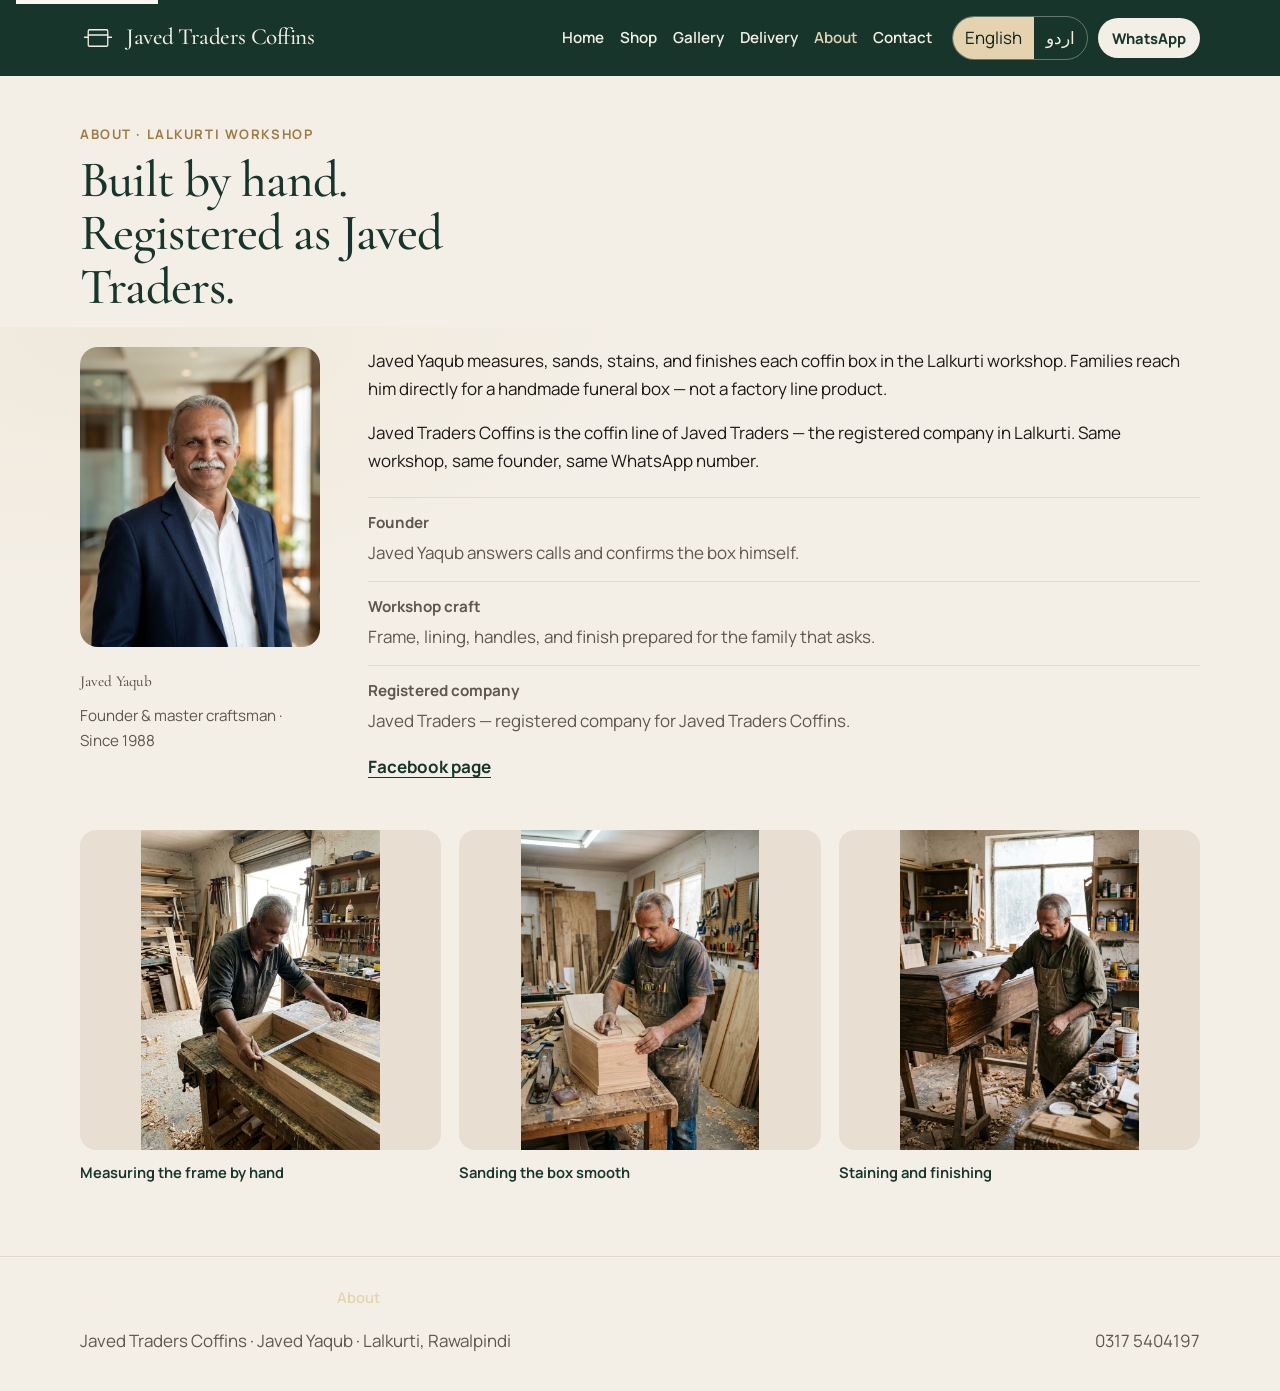
==== about.html @ b97a6edf "Rename brand to Javed Traders Coffins. Update English and Urdu site name across pages, meta, schema," ====
<!DOCTYPE html>
<html lang="en" dir="ltr">
<head>
  <meta charset="utf-8">
  <meta name="viewport" content="width=device-width, initial-scale=1">
  <script>
    try {
      if (localStorage.getItem("jfc-lang") === "ur") {
        document.documentElement.lang = "ur";
        document.documentElement.dir = "rtl";
      }
    } catch (e) {}
  </script>
  <title>About Javed Traders Coffins Lalkurti | Javed Yaqub</title>
  <meta name="description" content="Meet Javed Yaqub of Javed Traders Coffins in Lalkurti, Rawalpindi. Since 1988 he hand-builds coffin boxes and funeral boxes for Pakistan and abroad.">
  <meta name="keywords" content="Javed Traders Lalkurti, Javed Yaqub, taboot maker Rawalpindi, تابوت بنانے والا, handmade coffin workshop, funeral box craftsman Pakistan, جاوید ٹریڈرز لالکورٹی">
  <meta name="robots" content="index, follow">
  <meta name="theme-color" content="#17352b">
  <link rel="canonical" href="https://javedfuneralboxes.vercel.app/about.html">
  <meta property="og:title" content="About Javed Traders Coffins Lalkurti | Javed Yaqub">
  <meta property="og:description" content="Javed Traders Coffins is the coffin workshop of Javed Traders. Founder Javed Yaqub has built coffin boxes by hand in Lalkurti since 1988.">
  <meta property="og:type" content="website">
  <meta property="og:url" content="https://javedfuneralboxes.vercel.app/about.html">
  <meta property="og:image" content="https://javedfuneralboxes.vercel.app/images/people/javed-yaqub.jpg">
  <link rel="icon" href="images/mark.svg" type="image/svg+xml">
  <link rel="preconnect" href="https://fonts.googleapis.com">
  <link rel="preconnect" href="https://fonts.gstatic.com" crossorigin>
  <link href="https://fonts.googleapis.com/css2?family=Cormorant+Garamond:ital,wght@0,500;0,600;0,700;1,500&family=Manrope:wght@400;500;600;700&family=Noto+Naskh+Arabic:wght@400;500;600;700&family=Noto+Nastaliq+Urdu:wght@400;500;600;700&display=swap" rel="stylesheet">
  <link rel="stylesheet" href="css/styles.css">
</head>
<body>
  <a class="skip" href="#main"><span class="t-en">Skip to content</span><span class="t-ur">مواد پر جائیں</span></a>

  <header class="site-header">
    <div class="container header-bar">
      <a class="brand" href="index.html">
        <svg class="mark" viewBox="0 0 48 48" aria-hidden="true">
          <rect x="11" y="13" width="26" height="22" rx="1.5" fill="none" stroke="currentColor" stroke-width="1.7"/>
          <path d="M11 20h26M6 23h5M37 23h5" fill="none" stroke="currentColor" stroke-width="1.7" stroke-linecap="round"/>
        </svg>
        <span class="brand-text">
          <span class="t-en">Javed Traders Coffins</span>
          <span class="t-ur">جاوید ٹریڈرز کوفنز</span>
        </span>
      </a>
      <nav class="site-nav" id="site-nav" aria-label="Primary">
        <a href="index.html"><span class="t-en">Home</span><span class="t-ur">ہوم</span></a>
        <a href="shop.html"><span class="t-en">Shop</span><span class="t-ur">دکان</span></a>
        <a href="gallery.html"><span class="t-en">Gallery</span><span class="t-ur">گیلری</span></a>
        <a href="delivery.html"><span class="t-en">Delivery</span><span class="t-ur">ڈیلیوری</span></a>
        <a href="about.html" aria-current="page"><span class="t-en">About</span><span class="t-ur">تعارف</span></a>
        <a href="contact.html"><span class="t-en">Contact</span><span class="t-ur">رابطہ</span></a>
      </nav>
      <div class="header-tools">
        <div class="lang" role="group" aria-label="Language">
          <button type="button" data-set-lang="en" aria-pressed="true">English</button>
          <button type="button" data-set-lang="ur" aria-pressed="false">اردو</button>
        </div>
        <a class="header-wa js-wa" href="https://wa.me/923175404197" target="_blank" rel="noopener">
          <span class="t-en">WhatsApp</span><span class="t-ur">واٹس ایپ</span>
        </a>
        <button class="nav-toggle" type="button" aria-expanded="false" aria-controls="site-nav">
          <span class="open-label t-en">Menu</span><span class="open-label t-ur">مینو</span>
          <span class="close-label t-en">Close</span><span class="close-label t-ur">بند</span>
        </button>
      </div>
    </div>
  </header>

  <main id="main">
    <section class="page-hero">
      <div class="container">
        <p class="eyebrow"><span class="t-en">About · Lalkurti workshop</span><span class="t-ur">تعارف · لالکورٹی ورکشاپ</span></p>
        <h1 class="display page-title">
          <span class="t-en">Built by hand. Registered as Javed Traders.</span>
          <span class="t-ur">ہاتھ سے تیار۔ رجسٹرڈ نام جاوید ٹریڈرز۔</span>
        </h1>
      </div>
    </section>

    <section class="section section-about section-tight">
      <div class="container">
        <div class="about-intro">
          <figure class="about-portrait">
            <img src="images/people/javed-yaqub.jpg" alt="Javed Yaqub, founder of Javed Traders and Javed Traders Coffins" width="640" height="800" loading="eager">
            <figcaption>
              <strong><span class="t-en">Javed Yaqub</span><span class="t-ur">جاوید یعقوب</span></strong>
              <span><span class="t-en">Founder &amp; master craftsman · Since 1988</span><span class="t-ur">بانی اور ماہر کاریگر · ۱۹۸۸ سے</span></span>
            </figcaption>
          </figure>

          <div class="about-copy">
            <div class="prose">
              <p>
                <span class="t-en">Javed Yaqub measures, sands, stains, and finishes each coffin box in the Lalkurti workshop. Families reach him directly for a handmade funeral box — not a factory line product.</span>
                <span class="t-ur">جاوید یعقوب لالکورٹی ورکشاپ میں ہر کوفن باکس ناپتے، صاف کرتے، رنگ اور فنش کرتے ہیں۔ گھرانے ہاتھ سے تیار فنرل باکس کے لیے براہ راست ان سے رابطہ کرتے ہیں — فیکٹری لائن نہیں۔</span>
              </p>
              <p>
                <span class="t-en">Javed Traders Coffins is the coffin line of Javed Traders — the registered company in Lalkurti. Same workshop, same founder, same WhatsApp number.</span>
                <span class="t-ur">جاوید ٹریڈرز کوفنز، جاوید ٹریڈرز کی کوفن لائن ہے — لالکورٹی کی رجسٹرڈ کمپنی۔ ایک ہی ورکشاپ، ایک ہی بانی، ایک ہی واٹس ایپ نمبر۔</span>
              </p>
            </div>
            <ul class="about-points">
              <li>
                <strong><span class="t-en">Founder</span><span class="t-ur">بانی</span></strong>
                <span><span class="t-en">Javed Yaqub answers calls and confirms the box himself.</span><span class="t-ur">جاوید یعقوب کال اٹھاتے ہیں اور باکس خود تصدیق کرتے ہیں۔</span></span>
              </li>
              <li>
                <strong><span class="t-en">Workshop craft</span><span class="t-ur">ورکشاپ کاریگری</span></strong>
                <span><span class="t-en">Frame, lining, handles, and finish prepared for the family that asks.</span><span class="t-ur">فریم، استر، ہینڈل، اور فنش اسی خاندان کے لیے جو مانگے۔</span></span>
              </li>
              <li>
                <strong><span class="t-en">Registered company</span><span class="t-ur">رجسٹرڈ کمپنی</span></strong>
                <span><span class="t-en">Javed Traders — registered company for Javed Traders Coffins.</span><span class="t-ur">جاوید ٹریڈرز — جاوید ٹریڈرز کوفنز کی رجسٹرڈ کمپنی۔</span></span>
              </li>
            </ul>
            <a class="text-link" href="https://www.facebook.com/javed.yaqub.31" target="_blank" rel="noopener">
              <span class="t-en">Facebook page</span>
              <span class="t-ur">فیس بک صفحہ</span>
            </a>
          </div>
        </div>

        <div class="workshop-strip" aria-label="Workshop">
          <figure>
            <img src="images/workshop/measuring.jpg" alt="Javed Yaqub measuring a wooden coffin frame in the Lalkurti workshop" width="800" height="1000" loading="lazy">
            <figcaption>
              <span class="t-en">Measuring the frame by hand</span>
              <span class="t-ur">فریم ہاتھ سے ناپنا</span>
            </figcaption>
          </figure>
          <figure>
            <img src="images/workshop/sanding.jpg" alt="Javed Yaqub sanding a handmade coffin box" width="800" height="1000" loading="lazy">
            <figcaption>
              <span class="t-en">Sanding the box smooth</span>
              <span class="t-ur">باکس کو صاف کرنا</span>
            </figcaption>
          </figure>
          <figure>
            <img src="images/workshop/staining.jpg" alt="Javed Yaqub staining a finished coffin box" width="800" height="1000" loading="lazy">
            <figcaption>
              <span class="t-en">Staining and finishing</span>
              <span class="t-ur">رنگ اور فنش</span>
            </figcaption>
          </figure>
        </div>
      </div>
    </section>
  </main>

  <footer class="site-footer">
    <div class="container">
      <nav class="footer-nav" aria-label="Footer">
        <a href="index.html"><span class="t-en">Home</span><span class="t-ur">ہوم</span></a>
        <a href="shop.html"><span class="t-en">Shop</span><span class="t-ur">دکان</span></a>
        <a href="gallery.html"><span class="t-en">Gallery</span><span class="t-ur">گیلری</span></a>
        <a href="delivery.html"><span class="t-en">Delivery</span><span class="t-ur">ڈیلیوری</span></a>
        <a href="about.html" aria-current="page"><span class="t-en">About</span><span class="t-ur">تعارف</span></a>
        <a href="contact.html"><span class="t-en">Contact</span><span class="t-ur">رابطہ</span></a>
      </nav>
      <div class="footer-bar">
        <p>
          <span class="t-en">Javed Traders Coffins · Javed Yaqub · Lalkurti, Rawalpindi</span>
          <span class="t-ur">جاوید ٹریڈرز کوفنز · جاوید یعقوب · لالکورٹی، راولپنڈی</span>
        </p>
        <p class="ltr">0317 5404197</p>
      </div>
    </div>
  </footer>

  <div class="dock">
    <a href="tel:+923175404197"><span class="t-en">Call</span><span class="t-ur">کال</span></a>
    <a class="js-wa" href="https://wa.me/923175404197" target="_blank" rel="noopener"><span class="t-en">WhatsApp</span><span class="t-ur">واٹس ایپ</span></a>
  </div>

  <script src="js/site.js"></script>
  <script src="js/page.js"></script>
</body>
</html>
---- css/styles.css ----
:root {
  --green: #17352b;
  --green-deep: #10241d;
  --cream: #f4efe6;
  --paper: #fbf8f3;
  --line: #e3d9cc;
  --brass: #9c7b45;
  --brass-soft: #e4d3ae;
  --ink: #1c1916;
  --muted: #5e574e;
  --header: 76px;
  --shadow: 0 24px 50px rgba(23, 53, 43, 0.08);
}

*,
*::before,
*::after {
  box-sizing: border-box;
}

html {
  scroll-behavior: smooth;
}

body {
  margin: 0;
  background: var(--cream);
  color: var(--ink);
  font-family: "Manrope", "Segoe UI", sans-serif;
  font-size: 1.0625rem;
  line-height: 1.65;
}

html[lang="ur"] body {
  font-family: "Noto Naskh Arabic", "Noto Nastaliq Urdu", serif;
  font-size: 1.125rem;
  line-height: 1.9;
}

img,
svg {
  display: block;
  max-width: 100%;
}

a {
  color: inherit;
}

button,
input,
textarea {
  font: inherit;
  color: inherit;
}

h1, h2, h3, p {
  margin: 0;
}

h1,
.display,
.brand-text,
.step-no {
  font-family: "Cormorant Garamond", Georgia, serif;
  font-weight: 500;
  letter-spacing: -0.02em;
}

html[lang="ur"] h1,
html[lang="ur"] .display {
  font-family: "Noto Nastaliq Urdu", "Noto Naskh Arabic", serif;
  letter-spacing: 0;
  line-height: 2.15;
  padding-top: 0.35em;
}

html[lang="ur"] .brand-text {
  font-family: "Noto Naskh Arabic", serif;
  letter-spacing: 0;
  line-height: 1.7;
  padding-block: 0.1em;
}

.t-ur { display: none; }
html[lang="ur"] .t-en { display: none; }
html[lang="ur"] .t-ur { display: inline; }

.ltr {
  direction: ltr;
  unicode-bidi: isolate;
}

.skip {
  position: absolute;
  inset-inline-start: 16px;
  top: -40px;
  background: var(--paper);
  color: var(--green);
  padding: 8px 12px;
  z-index: 80;
}

.skip:focus {
  top: 12px;
}

.container {
  width: min(1120px, calc(100% - 32px));
  margin-inline: auto;
}

.site-header {
  position: sticky;
  top: 0;
  z-index: 30;
  background: var(--green);
  color: var(--cream);
}

.header-bar {
  min-height: var(--header);
  display: flex;
  align-items: center;
  gap: 20px;
}

.brand {
  display: flex;
  align-items: center;
  gap: 10px;
  text-decoration: none;
  color: var(--cream);
  margin-inline-end: auto;
}

.mark {
  width: 36px;
  height: 36px;
  flex: none;
}

.brand-text {
  font-size: 1.35rem;
  line-height: 1;
  max-width: 11rem;
}

.site-nav {
  display: none;
  gap: 16px;
}

.site-nav a {
  color: var(--cream);
  text-decoration: none;
  font-size: 0.95rem;
  font-weight: 600;
}

.site-nav a:hover {
  color: var(--brass-soft);
}

.header-tools {
  display: flex;
  align-items: center;
  gap: 10px;
}

.lang {
  display: flex;
  border: 1px solid rgba(244, 239, 230, 0.35);
  border-radius: 999px;
  overflow: hidden;
}

.lang button {
  background: transparent;
  color: var(--cream);
  border: 0;
  padding: 7px 12px;
  cursor: pointer;
}

.lang button[aria-pressed="true"] {
  background: var(--brass-soft);
  color: var(--green-deep);
}

.header-wa,
.nav-toggle {
  display: none;
}

.nav-toggle {
  background: transparent;
  color: var(--cream);
  border: 1px solid rgba(244, 239, 230, 0.35);
  border-radius: 999px;
  padding: 7px 14px;
  cursor: pointer;
}

.close-label,
html[lang="ur"] .close-label.t-ur { display: none; }

body.nav-open .open-label,
html[lang="ur"] body.nav-open .open-label.t-ur { display: none; }

body.nav-open .close-label.t-en { display: inline; }

html[lang="ur"] body.nav-open .close-label.t-en { display: none; }
html[lang="ur"] body.nav-open .close-label.t-ur { display: inline; }

.hero {
  padding: 0;
}

.hero-stage {
  position: relative;
  display: grid;
  grid-template-columns: 1fr;
  min-height: min(78vh, 720px);
  background: var(--green-deep);
  overflow: hidden;
}

.hero-copy {
  position: relative;
  z-index: 2;
  padding: clamp(36px, 6vw, 80px) clamp(20px, 4vw, 64px);
  background:
    radial-gradient(ellipse at 15% 20%, rgba(156, 123, 69, 0.16), transparent 42%),
    linear-gradient(160deg, #1a3d32 0%, var(--green-deep) 55%, #0c1c16 100%);
  display: flex;
  flex-direction: column;
  justify-content: center;
}

.hero-kicker {
  color: var(--brass-soft);
}

.hero h1 {
  color: #fff;
}

.hero-lede {
  color: #f4efe6;
  font-weight: 500;
  max-width: 36rem;
  opacity: 1;
}

.hero .btn-on-dark,
.btn.btn-on-dark {
  background: var(--cream);
  color: var(--green);
}

.hero .btn-on-dark:hover,
.btn.btn-on-dark:hover {
  background: #fff;
  color: var(--green-deep);
}

.hero .btn-ghost,
.btn.btn-ghost {
  background: rgba(255, 255, 255, 0.08);
  color: #fff;
  border-color: rgba(255, 255, 255, 0.75);
}

.hero .btn-ghost:hover,
.btn.btn-ghost:hover {
  background: rgba(255, 255, 255, 0.16);
  border-color: #fff;
}

.hero-media {
  position: relative;
  z-index: 1;
  background: #ebe4d8;
  display: flex;
  align-items: center;
  justify-content: center;
  padding: 0;
  min-height: 280px;
  overflow: hidden;
}

.hero-media img {
  width: 100%;
  height: 100%;
  min-height: 280px;
  max-width: none;
  max-height: none;
  object-fit: cover;
  object-position: center 58%;
  display: block;
}

/* Soft split fade between green copy and cream image */
.hero-media::before {
  content: "";
  position: absolute;
  inset-block: 0;
  inset-inline-start: 0;
  width: clamp(48px, 8vw, 110px);
  pointer-events: none;
  z-index: 2;
  background: linear-gradient(
    90deg,
    rgba(12, 28, 22, 0.55) 0%,
    rgba(12, 28, 22, 0.18) 45%,
    transparent 100%
  );
  filter: blur(10px);
}

.hero-trust {
  background: var(--paper);
  border-bottom: 1px solid var(--line);
}

.hero-trust-inner {
  display: grid;
  gap: 20px;
  padding: 18px 0;
}

.hero-founder {
  display: grid;
  grid-template-columns: 56px 1fr;
  gap: 12px;
  align-items: center;
}

.hero-founder img {
  width: 56px;
  height: 70px;
  object-fit: cover;
  object-position: center top;
  border-radius: 10px;
  background: #e8dfd2;
}

.hero-trust-label {
  display: block;
  color: var(--brass);
  font-size: 0.78rem;
  font-weight: 700;
  letter-spacing: 0.1em;
  text-transform: uppercase;
}

html[lang="ur"] .hero-trust-label {
  letter-spacing: 0;
  text-transform: none;
  font-size: 0.95rem;
}

.hero-trust-name {
  margin-top: 2px;
  font-family: "Cormorant Garamond", Georgia, serif;
  font-size: 1.35rem;
  color: var(--green);
  line-height: 1.15;
}

html[lang="ur"] .hero-trust-name {
  font-family: "Noto Nastaliq Urdu", serif;
  line-height: 1.8;
}

.hero-trust-items {
  display: grid;
  gap: 14px;
}

.hero-trust-items strong {
  display: block;
  margin-top: 2px;
  color: var(--green);
  font-weight: 700;
}

.hero-trust-items a {
  color: inherit;
  text-decoration: none;
}

.hero-trust-items a:hover {
  color: var(--brass);
}

.hero-grid {
  display: grid;
  gap: 36px;
}

.kicker,
.eyebrow,
.panel-kicker,
.since-line {
  color: var(--brass);
  font-weight: 700;
  font-size: 0.82rem;
  letter-spacing: 0.12em;
  text-transform: uppercase;
}

html[lang="ur"] .kicker,
html[lang="ur"] .eyebrow,
html[lang="ur"] .panel-kicker,
html[lang="ur"] .since-line {
  letter-spacing: 0;
  text-transform: none;
  font-size: 1rem;
  font-weight: 600;
}

.eyebrow-light,
.band .kicker {
  color: var(--brass-soft);
}

h1 {
  margin-top: 12px;
  font-size: clamp(3.1rem, 8vw, 5.5rem);
  line-height: 0.92;
  color: var(--green);
}

html[lang="ur"] h1 {
  font-size: clamp(2.3rem, 6vw, 3.8rem);
}

.lede {
  margin-top: 18px;
  max-width: 38rem;
  color: var(--muted);
  font-size: 1.15rem;
}

.hero-actions {
  display: flex;
  flex-wrap: wrap;
  gap: 12px;
  margin-top: 28px;
}

.btn {
  display: inline-flex;
  align-items: center;
  justify-content: center;
  min-height: 52px;
  padding: 0 22px;
  border-radius: 999px;
  text-decoration: none;
  font-weight: 700;
  border: 1px solid transparent;
  cursor: pointer;
}

.btn-solid {
  background: var(--green);
  color: var(--cream);
}

.btn-solid:hover {
  background: var(--green-deep);
}

.btn-line {
  background: transparent;
  color: var(--green);
  border-color: var(--green);
}

.btn-line:hover {
  background: rgba(23, 53, 43, 0.06);
}

.btn-block {
  width: 100%;
}

.panel {
  background: var(--green);
  color: var(--cream);
  padding: 28px 26px 24px;
  border-radius: 18px;
  box-shadow: var(--shadow);
}

.panel-list {
  margin: 18px 0 0;
}

.panel-list div {
  display: grid;
  grid-template-columns: 9.5rem 1fr;
  gap: 12px;
  padding: 12px 0;
  border-top: 1px solid rgba(244, 239, 230, 0.16);
}

.panel-list dt {
  color: var(--brass-soft);
  font-size: 0.92rem;
}

.panel-list dd {
  margin: 0;
  font-weight: 650;
}

.panel-list a {
  color: var(--cream);
  text-decoration: none;
}

.panel-list a:hover {
  color: var(--brass-soft);
}

.panel-note {
  margin-top: 8px;
  color: rgba(244, 239, 230, 0.82);
}

.facts {
  padding-bottom: 10px;
}

.facts-grid {
  display: grid;
  border-top: 1px solid var(--line);
  border-bottom: 1px solid var(--line);
}

.facts-grid article {
  padding: 22px 0;
  border-bottom: 1px solid var(--line);
}

.facts-grid article:last-child {
  border-bottom: 0;
}

.facts-grid h2 {
  font-family: "Cormorant Garamond", Georgia, serif;
  font-size: 1.7rem;
  font-weight: 500;
  color: var(--green);
  line-height: 1.1;
}

html[lang="ur"] .facts-grid h2,
html[lang="ur"] .steps h3,
html[lang="ur"] .band h3,
html[lang="ur"] .card h3 {
  font-family: "Noto Nastaliq Urdu", serif;
  line-height: 2;
  padding-top: 0.25em;
}

.facts-grid p {
  margin-top: 6px;
  color: var(--muted);
}

.section {
  padding: 72px 0;
}

.section-tight {
  padding-top: 20px;
}

.display {
  margin-top: 8px;
  font-size: clamp(2.3rem, 4vw, 3.6rem);
  line-height: 1.05;
  color: var(--green);
  max-width: 16ch;
}

html[lang="ur"] .display {
  max-width: 18ch;
  font-size: clamp(2rem, 4vw, 3rem);
}

.split {
  display: grid;
  gap: 28px;
}

.prose p + p,
.prose ul {
  margin-top: 16px;
}

.plain-list {
  margin: 0;
  padding: 0;
  list-style: none;
}

.plain-list li {
  padding: 10px 0;
  border-top: 1px solid var(--line);
}

.text-link {
  display: inline-block;
  margin-top: 18px;
  color: var(--green);
  font-weight: 700;
  text-underline-offset: 4px;
}

.steps {
  list-style: none;
  margin: 36px 0 0;
  padding: 0;
  display: grid;
  gap: 28px;
}

.step-no {
  display: block;
  color: var(--brass);
  font-size: 2.4rem;
  line-height: 1;
}

.steps h3 {
  margin-top: 8px;
  font-size: 1.45rem;
  font-family: "Cormorant Garamond", Georgia, serif;
  font-weight: 500;
  color: var(--green);
}

.steps p {
  margin-top: 8px;
  color: var(--muted);
  max-width: 36ch;
}

.band {
  background: var(--green);
  color: var(--cream);
  padding: 72px 0;
}

.display-light {
  color: var(--cream);
}

.band-lede {
  max-width: 40rem;
  margin-top: 16px;
  color: rgba(244, 239, 230, 0.86);
}

.band-grid {
  margin-top: 36px;
  display: grid;
  gap: 22px;
}

.band-grid article {
  padding-top: 16px;
  border-top: 1px solid rgba(244, 239, 230, 0.2);
}

.band h3 {
  font-family: "Cormorant Garamond", Georgia, serif;
  font-size: 1.8rem;
  font-weight: 500;
}

.band p {
  margin-top: 6px;
  color: rgba(244, 239, 230, 0.82);
}

.since-line {
  margin-top: 14px;
}

.panel-person {
  display: grid;
  grid-template-columns: 72px 1fr;
  gap: 14px;
  align-items: center;
  margin-bottom: 18px;
}

.panel-person img {
  width: 72px;
  height: 90px;
  object-fit: cover;
  object-position: center top;
  border-radius: 12px;
  background: rgba(244, 239, 230, 0.12);
}

.panel-person-name {
  margin-top: 4px;
  font-family: "Cormorant Garamond", Georgia, serif;
  font-size: 1.45rem;
  font-weight: 500;
  color: var(--cream);
  line-height: 1.15;
}

html[lang="ur"] .panel-person-name {
  font-family: "Noto Nastaliq Urdu", serif;
  line-height: 1.8;
  margin-top: 0.2em;
}

.section-about {
  background:
    radial-gradient(ellipse 70% 50% at 10% 0%, rgba(183, 146, 90, 0.08), transparent 55%),
    var(--cream);
}

.about-intro {
  display: grid;
  gap: 28px;
  align-items: start;
}

.about-portrait {
  margin: 0;
  width: min(220px, 58vw);
  max-width: 220px;
}

.about-portrait img {
  width: 100%;
  height: 260px;
  max-height: 260px;
  object-fit: cover;
  object-position: center top;
  border-radius: 18px;
  display: block;
  background: #ebe4d8;
}

.about-portrait figcaption {
  display: grid;
  gap: 4px;
  margin-top: 12px;
}

.about-portrait figcaption strong {
  font-family: "Cormorant Garamond", Georgia, serif;
  font-size: 1.5rem;
  font-weight: 500;
  color: var(--green);
}

html[lang="ur"] .about-portrait figcaption strong {
  font-family: "Noto Nastaliq Urdu", serif;
  line-height: 1.85;
}

.about-portrait figcaption span {
  color: var(--muted);
  font-size: 0.95rem;
}

.about-points {
  list-style: none;
  margin: 22px 0 0;
  padding: 0;
  display: grid;
  gap: 14px;
}

.about-points li {
  display: grid;
  gap: 4px;
  padding-top: 12px;
  border-top: 1px solid var(--line);
}

.about-points strong {
  color: var(--green);
  font-size: 0.95rem;
}

.about-points span {
  color: var(--muted);
}

.workshop-strip {
  margin-top: 40px;
  display: grid;
  gap: 14px;
  grid-template-columns: 1fr;
}

.workshop-strip figure {
  margin: 0;
  min-width: 0;
}

.workshop-strip img {
  width: 100%;
  height: auto;
  aspect-ratio: 3 / 4;
  max-height: 340px;
  object-fit: contain;
  object-position: center;
  border-radius: 16px;
  display: block;
  background: #e8dfd2;
}

.workshop-strip figcaption {
  margin-top: 10px;
  font-size: 0.92rem;
  font-weight: 650;
  color: var(--green);
}

html[lang="ur"] .workshop-strip figcaption {
  font-family: "Noto Nastaliq Urdu", serif;
  line-height: 1.85;
}

.contact-person {
  display: grid;
  grid-template-columns: 88px 1fr;
  gap: 16px;
  align-items: start;
  margin-top: 22px;
  padding: 14px;
  border: 1px solid var(--line);
  border-radius: 16px;
  background: var(--paper);
}

.contact-person img {
  width: 88px;
  height: 110px;
  object-fit: cover;
  object-position: center top;
  border-radius: 12px;
  background: #ebe4d8;
}

.contact-person-role {
  color: var(--brass);
  font-size: 0.78rem;
  font-weight: 750;
  letter-spacing: 0.08em;
  text-transform: uppercase;
}

html[lang="ur"] .contact-person-role {
  letter-spacing: 0;
  text-transform: none;
  font-family: "Noto Nastaliq Urdu", serif;
  font-size: 0.95rem;
  line-height: 1.7;
}

.contact-person strong {
  display: block;
  margin-top: 4px;
  font-family: "Cormorant Garamond", Georgia, serif;
  font-size: 1.55rem;
  font-weight: 500;
  color: var(--green);
}

html[lang="ur"] .contact-person strong {
  font-family: "Noto Nastaliq Urdu", serif;
  line-height: 1.85;
}

.contact-grid {
  display: grid;
  gap: 32px;
}

.address {
  display: grid;
  gap: 6px;
  margin-top: 22px;
  font-style: normal;
}

.address a {
  color: var(--green);
  text-decoration: none;
  font-weight: 650;
}

.address a:hover {
  text-decoration: underline;
}

.card {
  background: var(--paper);
  border: 1px solid var(--line);
  border-radius: 18px;
  padding: 22px;
  box-shadow: var(--shadow);
  display: grid;
  gap: 14px;
}

.card h3 {
  font-family: "Cormorant Garamond", Georgia, serif;
  font-size: 1.8rem;
  font-weight: 500;
  color: var(--green);
  line-height: 1.15;
}

.card label {
  display: grid;
  gap: 6px;
  font-weight: 650;
  font-size: 0.95rem;
}

.card input,
.card textarea {
  width: 100%;
  border: 1px solid var(--line);
  background: var(--cream);
  border-radius: 12px;
  padding: 14px 16px;
  font-size: 1rem;
}

.card input:focus,
.card textarea:focus,
.btn:focus-visible,
.lang button:focus-visible,
.nav-toggle:focus-visible,
.site-nav a:focus-visible,
.header-wa:focus-visible {
  outline: 2px solid var(--brass);
  outline-offset: 2px;
}

.form-error {
  color: #8d2f22;
  font-weight: 700;
}

.form-hint {
  color: var(--muted);
  font-size: 0.92rem;
}

.site-footer {
  padding: 28px 0 108px;
  color: var(--muted);
  border-top: 1px solid var(--line);
}

.footer-nav {
  display: flex;
  flex-wrap: wrap;
  gap: 10px 18px;
  margin-bottom: 18px;
}

.footer-nav a {
  color: rgba(244, 239, 230, 0.82);
  text-decoration: none;
  font-size: 0.92rem;
  font-weight: 600;
}

.footer-nav a:hover,
.footer-nav a[aria-current="page"] {
  color: var(--brass-soft);
}

.footer-bar {
  display: flex;
  flex-wrap: wrap;
  justify-content: space-between;
  gap: 8px 24px;
}

.dock {
  position: fixed;
  inset-inline: 0;
  bottom: 0;
  z-index: 40;
  display: grid;
  grid-template-columns: 1fr 1fr;
  background: var(--green-deep);
  padding-bottom: env(safe-area-inset-bottom);
}

.dock a {
  color: var(--cream);
  text-align: center;
  text-decoration: none;
  font-weight: 700;
  padding: 16px 8px;
}

.dock a + a {
  border-inline-start: 1px solid rgba(244, 239, 230, 0.18);
  background: var(--green);
}

::selection {
  background: var(--brass-soft);
  color: var(--green-deep);
}

@media (min-width: 800px) {
  .facts-grid {
    grid-template-columns: repeat(4, 1fr);
  }

  .facts-grid article {
    padding: 26px 18px;
    border-bottom: 0;
    border-inline-start: 1px solid var(--line);
  }

  .facts-grid article:first-child {
    border-inline-start: 0;
    padding-inline-start: 0;
  }

  .steps,
  .band-grid {
    grid-template-columns: repeat(3, 1fr);
    gap: 28px;
  }
}

@media (min-width: 960px) {
  .nav-toggle { display: none; }

  .site-nav {
    display: flex;
    align-items: center;
  }

  .header-wa {
    display: inline-flex;
    align-items: center;
    min-height: 40px;
    padding: 0 14px;
    border-radius: 999px;
    background: var(--cream);
    color: var(--green);
    text-decoration: none;
    font-weight: 750;
    font-size: 0.92rem;
  }

  .brand-text {
    max-width: none;
    font-size: 1.45rem;
  }

  .hero-stage {
    grid-template-columns: minmax(360px, 1.1fr) minmax(400px, 0.9fr);
    min-height: min(82vh, 760px);
    align-items: stretch;
  }

  .hero-media {
    min-height: 100%;
    height: 100%;
    padding: 0;
  }

  .hero-media img {
    min-height: 100%;
    height: 100%;
    width: 100%;
    object-fit: cover;
    object-position: center 55%;
  }

  html[dir="rtl"] .hero-media::before {
    inset-inline-start: auto;
    inset-inline-end: 0;
    background: linear-gradient(
      270deg,
      rgba(12, 28, 22, 0.55) 0%,
      rgba(12, 28, 22, 0.18) 45%,
      transparent 100%
    );
  }

  .hero-grid,
  .split,
  .contact-grid {
    grid-template-columns: 1.15fr 0.85fr;
    gap: 64px;
    align-items: start;
  }

  .about-intro {
    grid-template-columns: 240px 1fr;
    gap: 48px;
    align-items: start;
  }

  .about-portrait {
    width: 240px;
    max-width: 240px;
  }

  .about-portrait img {
    height: 300px;
    max-height: 300px;
  }

  .workshop-strip {
    grid-template-columns: repeat(3, minmax(0, 1fr));
    gap: 18px;
    margin-top: 48px;
  }

  .workshop-strip img {
    aspect-ratio: 3 / 4;
    max-height: 320px;
    object-fit: contain;
  }

  .hero-grid {
    align-items: end;
  }

  .dock { display: none; }

  .site-footer { padding-bottom: 36px; }
}

@media (max-width: 959px) {
  .header-bar {
    flex-wrap: nowrap;
    align-items: center;
    padding-block: 10px;
    gap: 10px;
  }

  .brand {
    flex: 1 1 auto;
    min-width: 0;
    margin-inline-end: 0;
  }

  .brand-text,
  html[lang="ur"] .brand-text {
    max-width: none;
    font-size: 1.05rem;
    line-height: 1.25;
  }

  .header-tools {
    flex: none;
    margin-inline-start: 0;
  }

  .lang button {
    padding: 7px 10px;
    font-size: 0.88rem;
  }

  .nav-toggle { display: inline-flex; }

  .site-nav {
    position: absolute;
    inset-inline: 0;
    top: 100%;
    background: var(--green-deep);
    padding: 8px 16px 18px;
    display: none;
  }

  .nav-open .site-nav { display: grid; }

  .site-nav a {
    padding: 14px 0;
    border-bottom: 1px solid rgba(244, 239, 230, 0.12);
  }

  .site-header { position: sticky; }
  .header-bar { position: relative; }

  h1 {
    font-size: clamp(2.35rem, 10vw, 3.2rem);
    line-height: 1.05;
  }

  html[lang="ur"] h1 {
    font-size: clamp(1.85rem, 7.5vw, 2.6rem);
    line-height: 1.55;
  }

  .hero-stage {
    grid-template-columns: 1fr;
    min-height: auto;
  }

  .hero-copy {
    order: 1;
  }

  .hero-media {
    display: none;
  }

  .hero-copy {
    padding-bottom: clamp(36px, 6vw, 56px);
  }

  .hero-actions {
    display: grid;
    grid-template-columns: 1fr;
    gap: 10px;
  }

  .hero-actions .btn {
    width: 100%;
  }

  .panel {
    padding: 22px 18px 20px;
  }

  .panel-list div {
    grid-template-columns: 1fr;
    gap: 4px;
  }

  .panel-person {
    grid-template-columns: 64px 1fr;
    gap: 12px;
  }

  .panel-person img {
    width: 64px;
    height: 80px;
  }

  .panel-person-name {
    font-size: 1.25rem;
  }

  .loop-head {
    flex-direction: column;
    align-items: stretch;
    gap: 16px;
  }

  .loop-actions {
    display: grid;
    grid-template-columns: 1fr;
  }

  .loop-actions .btn {
    width: 100%;
  }

  .loop-card {
    width: min(280px, 82vw);
  }

  .page-hero {
    padding: 32px 0 8px;
  }

  .page-title {
    max-width: none;
  }

  .product-grid {
    grid-template-columns: 1fr;
    gap: 14px;
  }

  .gallery-grid {
    grid-template-columns: repeat(2, 1fr);
    gap: 10px;
  }

  .gallery-item img {
    max-height: 140px;
  }

  .gallery-caption {
    font-size: 0.75rem;
    padding: 6px 8px 8px;
  }

  .selected-preview {
    grid-template-columns: 1fr;
    gap: 12px;
  }

  .selected-preview > img {
    width: 100%;
    height: auto;
    aspect-ratio: 4 / 3;
  }

  .contact-person {
    grid-template-columns: 72px 1fr;
    gap: 12px;
    padding: 12px;
  }

  .contact-person img {
    width: 72px;
    height: 90px;
  }

  .contact-person strong {
    font-size: 1.3rem;
  }

  .about-intro {
    gap: 20px;
  }

  .about-portrait {
    width: min(180px, 48vw);
    max-width: 180px;
    margin-inline: auto;
  }

  .about-portrait img {
    width: 100%;
    height: 210px;
    max-height: 210px;
  }

  .workshop-strip {
    grid-template-columns: 1fr;
    gap: 16px;
    margin-top: 28px;
  }

  .workshop-strip img {
    aspect-ratio: 4 / 3;
    max-height: 220px;
    width: 100%;
    object-fit: contain;
    object-position: center;
  }

  .workshop-strip figcaption {
    font-size: 0.82rem;
  }

  .footer-nav {
    gap: 8px 14px;
  }

  .site-footer {
    padding-bottom: calc(88px + env(safe-area-inset-bottom));
  }

  body {
    padding-bottom: 0;
  }
}

@media (max-width: 420px) {
  .container {
    width: min(1120px, calc(100% - 24px));
  }

  .mark {
    width: 30px;
    height: 30px;
  }

  .brand-text,
  html[lang="ur"] .brand-text {
    font-size: 0.98rem;
  }

  .display {
    font-size: clamp(1.7rem, 7vw, 2.2rem);
  }
}

.page-hero {
  padding: 48px 0 12px;
}

.page-title {
  max-width: 18ch;
}

.site-nav a[aria-current="page"] {
  color: var(--brass-soft);
}

.loop-section {
  padding: 48px 0 28px;
  overflow: hidden;
}

.loop-head {
  display: flex;
  flex-wrap: wrap;
  gap: 20px 32px;
  align-items: end;
  justify-content: space-between;
  margin-bottom: 28px;
}

.loop-actions {
  display: flex;
  flex-wrap: wrap;
  gap: 10px;
}

.loop-rail {
  overflow: hidden;
  mask-image: linear-gradient(90deg, transparent, #000 6%, #000 94%, transparent);
}

.loop-track {
  display: flex;
  gap: 16px;
  width: max-content;
  animation: loop-scroll 48s linear infinite;
}

.loop-track:hover {
  animation-play-state: paused;
}

.loop-card {
  width: min(300px, 78vw);
  text-decoration: none;
  color: var(--ink);
  background: var(--paper);
  border: 1px solid var(--line);
  border-radius: 16px;
  overflow: hidden;
  flex: none;
}

.loop-card img {
  width: 100%;
  aspect-ratio: 4 / 3;
  object-fit: contain;
  object-position: center;
  background: #f3ebe0;
}

.loop-card span {
  display: block;
  padding: 12px 14px 14px;
  font-weight: 650;
  font-size: 0.95rem;
}

@keyframes loop-scroll {
  from { transform: translateX(0); }
  to { transform: translateX(-50%); }
}

html[dir="rtl"] .loop-track {
  animation-name: loop-scroll-rtl;
}

@keyframes loop-scroll-rtl {
  from { transform: translateX(0); }
  to { transform: translateX(50%); }
}

.product-grid {
  display: grid;
  gap: 18px;
  grid-template-columns: repeat(auto-fill, minmax(260px, 1fr));
}

.gallery-grid {
  display: grid;
  gap: 14px;
  grid-template-columns: repeat(auto-fill, minmax(180px, 1fr));
  align-items: start;
}

.product-card,
.gallery-item {
  margin: 0;
  padding: 0;
  border: 1px solid var(--line);
  border-radius: 16px;
  background: var(--paper);
  overflow: hidden;
  text-align: start;
  cursor: pointer;
  color: inherit;
  box-shadow: none;
  text-decoration: none;
  display: block;
}

a.product-card {
  transition: border-color 0.2s ease, transform 0.2s ease;
}

a.product-card:hover {
  transform: translateY(-2px);
}

.product-card:hover,
.gallery-item:hover,
.product-card:focus-visible,
.gallery-item:focus-visible {
  border-color: var(--brass);
  outline: none;
}

.product-card.is-selected {
  border-color: var(--green);
  box-shadow: 0 0 0 2px rgba(23, 53, 43, 0.18);
}

.product-media {
  position: relative;
  background: #f3ebe0;
}

.product-media img,
.gallery-item img {
  width: 100%;
  height: auto;
  aspect-ratio: 4 / 3;
  object-fit: contain;
  object-position: center;
  background: #f3ebe0;
  display: block;
}

.photo-count {
  position: absolute;
  inset-inline-end: 10px;
  bottom: 10px;
  padding: 5px 9px;
  border-radius: 999px;
  background: rgba(23, 53, 43, 0.88);
  color: var(--cream);
  font-size: 0.75rem;
  font-weight: 650;
}

.product-meta-soft {
  padding-top: 0;
  opacity: 0.9;
}

.gallery-item {
  position: relative;
  display: flex;
  flex-direction: column;
  align-self: start;
  min-height: 0;
  width: 100%;
  font: inherit;
}

.gallery-item img {
  flex: none;
  max-height: 200px;
}

.gallery-item-wrap {
  display: flex;
  flex-direction: column;
  gap: 0;
  min-width: 0;
}

.gallery-item-wrap .gallery-item {
  border-radius: 16px 16px 0 0;
}

.gallery-item-wrap .gallery-caption {
  border: 1px solid var(--line);
  border-top: 0;
  border-radius: 0 0 16px 16px;
  background: var(--paper);
  text-decoration: none;
}

.gallery-item-wrap .gallery-caption:hover {
  color: var(--brass);
}

.gallery-caption {
  display: block;
  padding: 8px 10px 10px;
  font-size: 0.82rem;
  font-weight: 650;
  color: var(--green);
  text-align: start;
  line-height: 1.35;
}

html[lang="ur"] .gallery-caption {
  font-family: "Noto Nastaliq Urdu", serif;
  line-height: 1.85;
}

.selected-gallery {
  display: flex;
  flex-wrap: wrap;
  gap: 8px;
  margin-top: 12px;
}

.selected-thumb {
  width: 72px;
  height: 54px;
  padding: 0;
  border: 2px solid transparent;
  border-radius: 10px;
  overflow: hidden;
  cursor: pointer;
  background: #f3ebe0;
}

.selected-thumb img {
  width: 100%;
  height: 100%;
  object-fit: contain;
  object-position: center;
  display: block;
}

.selected-thumb.is-active,
.selected-thumb:hover {
  border-color: var(--brass);
}

.product-card h3 {
  font-family: "Cormorant Garamond", Georgia, serif;
  font-size: 1.35rem;
  font-weight: 500;
  color: var(--green);
  padding: 14px 14px 0;
  line-height: 1.2;
}

html[lang="ur"] .product-card h3 {
  font-family: "Noto Nastaliq Urdu", serif;
  line-height: 1.9;
  padding-top: 0.55em;
}

.product-meta {
  padding: 6px 14px 0;
  color: var(--muted);
  font-size: 0.92rem;
}

.product-pick {
  display: inline-block;
  margin: 12px 14px 16px;
  color: var(--green);
  font-weight: 750;
  font-size: 0.92rem;
}

.selected-preview {
  display: grid;
  grid-template-columns: 120px 1fr;
  gap: 14px;
  align-items: start;
  margin-top: 22px;
  padding: 12px;
  border: 1px solid var(--line);
  border-radius: 14px;
  background: var(--paper);
}

.selected-preview > img {
  width: 160px;
  height: 120px;
  object-fit: contain;
  object-position: center;
  border-radius: 10px;
  background: #f3ebe0;
}

.lightbox {
  position: fixed;
  inset: 0;
  z-index: 100;
  display: grid;
  place-items: center;
  padding: 24px;
}

.lightbox[hidden] {
  display: none !important;
}

.lightbox-scrim {
  position: absolute;
  inset: 0;
  border: 0;
  background: rgba(16, 36, 29, 0.86);
  cursor: pointer;
}

.lightbox-close {
  position: absolute;
  top: 18px;
  inset-inline-end: 18px;
  z-index: 2;
  border: 0;
  border-radius: 999px;
  background: var(--cream);
  color: var(--green);
  font-weight: 750;
  padding: 10px 16px;
  cursor: pointer;
}

.lightbox img {
  position: relative;
  z-index: 1;
  width: min(920px, 100%);
  max-height: 86vh;
  object-fit: contain;
  border-radius: 14px;
  background: var(--cream);
}

body.lightbox-open {
  overflow: hidden;
}

@media (min-width: 800px) {
  .gallery-grid {
    grid-template-columns: repeat(4, 1fr);
  }

  .gallery-item img {
    max-height: 180px;
  }
}

@media (min-width: 1100px) {
  .gallery-grid {
    grid-template-columns: repeat(5, 1fr);
  }

  .featured-grid {
    grid-template-columns: repeat(4, 1fr);
  }
}

/* Product detail page */
.product-hero {
  padding-bottom: 0;
}

.crumb {
  color: inherit;
  text-decoration: none;
  font-weight: 650;
}

.crumb:hover {
  color: var(--brass);
}

.featured-lede {
  margin-top: 10px;
  max-width: 36rem;
}

.featured-grid {
  margin-top: 8px;
}

.product-layout {
  display: grid;
  gap: 28px;
  align-items: start;
}

@media (min-width: 900px) {
  .product-layout {
    grid-template-columns: 1.1fr 0.9fr;
    gap: 40px;
  }
}

.product-gallery {
  display: grid;
  gap: 12px;
}

.product-gallery > img {
  width: 100%;
  aspect-ratio: 4 / 3;
  object-fit: contain;
  object-position: center;
  background: #f3ebe0;
  border: 1px solid var(--line);
  border-radius: 18px;
  display: block;
}

.product-thumbs {
  display: flex;
  flex-wrap: wrap;
  gap: 10px;
}

.product-thumb {
  width: 76px;
  height: 58px;
  padding: 0;
  border: 2px solid transparent;
  border-radius: 10px;
  overflow: hidden;
  cursor: pointer;
  background: #f3ebe0;
}

.product-thumb img {
  width: 100%;
  height: 100%;
  object-fit: contain;
  object-position: center;
  display: block;
}

.product-thumb.is-active,
.product-thumb:hover {
  border-color: var(--brass);
}

.product-type {
  margin: 8px 0 0;
  color: var(--muted);
  font-weight: 650;
}

.product-points {
  margin-top: 18px;
}

.product-actions {
  margin-top: 22px;
}

@media (max-width: 640px) {
  .product-thumb {
    width: 64px;
    height: 48px;
  }

  .selected-preview {
    grid-template-columns: 96px 1fr;
  }

  .selected-preview > img {
    width: 96px;
    height: 72px;
  }
}

/* Testimonials carousel */
.testimonials {
  background:
    radial-gradient(ellipse 70% 50% at 10% 0%, rgba(156, 123, 69, 0.08), transparent 55%),
    linear-gradient(180deg, #efe8dc 0%, var(--cream) 100%);
  border-block: 1px solid var(--line);
}

.testimonials-shell {
  margin-top: 28px;
  position: relative;
}

.testimonials-viewport {
  overflow: hidden;
  width: 100%;
}

.testimonials-track {
  display: flex;
  width: 100%;
  transition: transform 0.55s cubic-bezier(0.22, 1, 0.36, 1);
  will-change: transform;
}

.testimonial-card {
  flex: 0 0 100%;
  width: 100%;
  display: grid;
  gap: 22px;
  align-items: start;
  padding: 8px 2px 4px;
}

.testimonial-photo {
  margin: 0;
  width: 88px;
  height: 88px;
  border-radius: 50%;
  overflow: hidden;
  border: 2px solid rgba(23, 53, 43, 0.14);
  box-shadow: 0 10px 28px rgba(23, 53, 43, 0.1);
}

.testimonial-photo img {
  width: 100%;
  height: 100%;
  object-fit: cover;
  object-position: center top;
}

.testimonial-quote {
  margin: 0;
}

.testimonial-quote p {
  margin: 0;
  font-family: "Cormorant Garamond", Georgia, serif;
  font-size: clamp(1.35rem, 2.4vw, 1.85rem);
  font-weight: 500;
  line-height: 1.35;
  color: var(--green);
  max-width: 38ch;
}

html[lang="ur"] .testimonial-quote p {
  font-family: "Noto Naskh Arabic", "Noto Nastaliq Urdu", serif;
  font-size: clamp(1.2rem, 2.2vw, 1.55rem);
  line-height: 1.75;
  max-width: 42ch;
}

.testimonial-meta {
  display: grid;
  gap: 4px;
}

.testimonial-meta strong {
  font-family: "Cormorant Garamond", Georgia, serif;
  font-size: 1.35rem;
  font-weight: 600;
  color: var(--ink);
}

.testimonial-place {
  color: var(--muted);
  font-size: 0.95rem;
}

.testimonials-controls {
  display: flex;
  align-items: center;
  gap: 14px;
  margin-top: 28px;
  flex-wrap: wrap;
}

.testimonials-nav {
  display: inline-flex;
  align-items: center;
  justify-content: center;
  width: 44px;
  height: 44px;
  border: 1px solid rgba(23, 53, 43, 0.28);
  border-radius: 999px;
  background: transparent;
  color: var(--green);
  cursor: pointer;
  transition: background 0.2s ease, color 0.2s ease, border-color 0.2s ease;
}

.testimonials-nav:hover,
.testimonials-nav:focus-visible {
  background: var(--green);
  color: var(--cream);
  border-color: var(--green);
  outline: none;
}

.testimonials-dots {
  display: inline-flex;
  gap: 8px;
  align-items: center;
  margin-inline-start: 4px;
}

.testimonials-dot {
  width: 9px;
  height: 9px;
  padding: 0;
  border: 0;
  border-radius: 999px;
  background: rgba(23, 53, 43, 0.22);
  cursor: pointer;
}

.testimonials-dot[aria-current="true"] {
  background: var(--green);
  width: 22px;
}

.abroad-block {
  margin-top: 40px;
  display: grid;
  gap: 28px;
}

.abroad-block .prose {
  max-width: 62ch;
}

.abroad-block .prose p + p {
  margin-top: 14px;
}

.abroad-points {
  list-style: none;
  margin: 0;
  padding: 0;
  display: grid;
  gap: 16px;
}

.abroad-points li {
  padding-top: 14px;
  border-top: 1px solid var(--line);
}

.abroad-points strong {
  display: block;
  font-family: "Cormorant Garamond", Georgia, serif;
  font-size: 1.35rem;
  font-weight: 600;
  color: var(--green);
  margin-bottom: 4px;
}

.abroad-points span {
  color: var(--muted);
}

@media (min-width: 960px) {
  .testimonial-card {
    grid-template-columns: 120px minmax(0, 1fr);
    column-gap: 36px;
    row-gap: 10px;
    align-items: start;
  }

  .testimonial-photo {
    width: 120px;
    height: 120px;
    grid-row: 1 / span 2;
  }

  .testimonial-quote {
    grid-column: 2;
  }

  .testimonial-meta {
    grid-column: 2;
  }

  .abroad-block {
    grid-template-columns: 1.2fr 0.8fr;
    gap: 48px;
    align-items: start;
  }
}

@media (prefers-reduced-motion: reduce) {
  html { scroll-behavior: auto; }
  .loop-track { animation: none; }
  a.product-card:hover { transform: none; }
  .testimonials-track { transition: none; }
}

@media print {
  .dock,
  .nav-toggle,
  .lang,
  .header-wa,
  .site-nav,
  .loop-rail,
  .lightbox { display: none !important; }
  .site-header { position: static; }
  body { background: white; }
  .site-footer { padding-bottom: 0; }
}
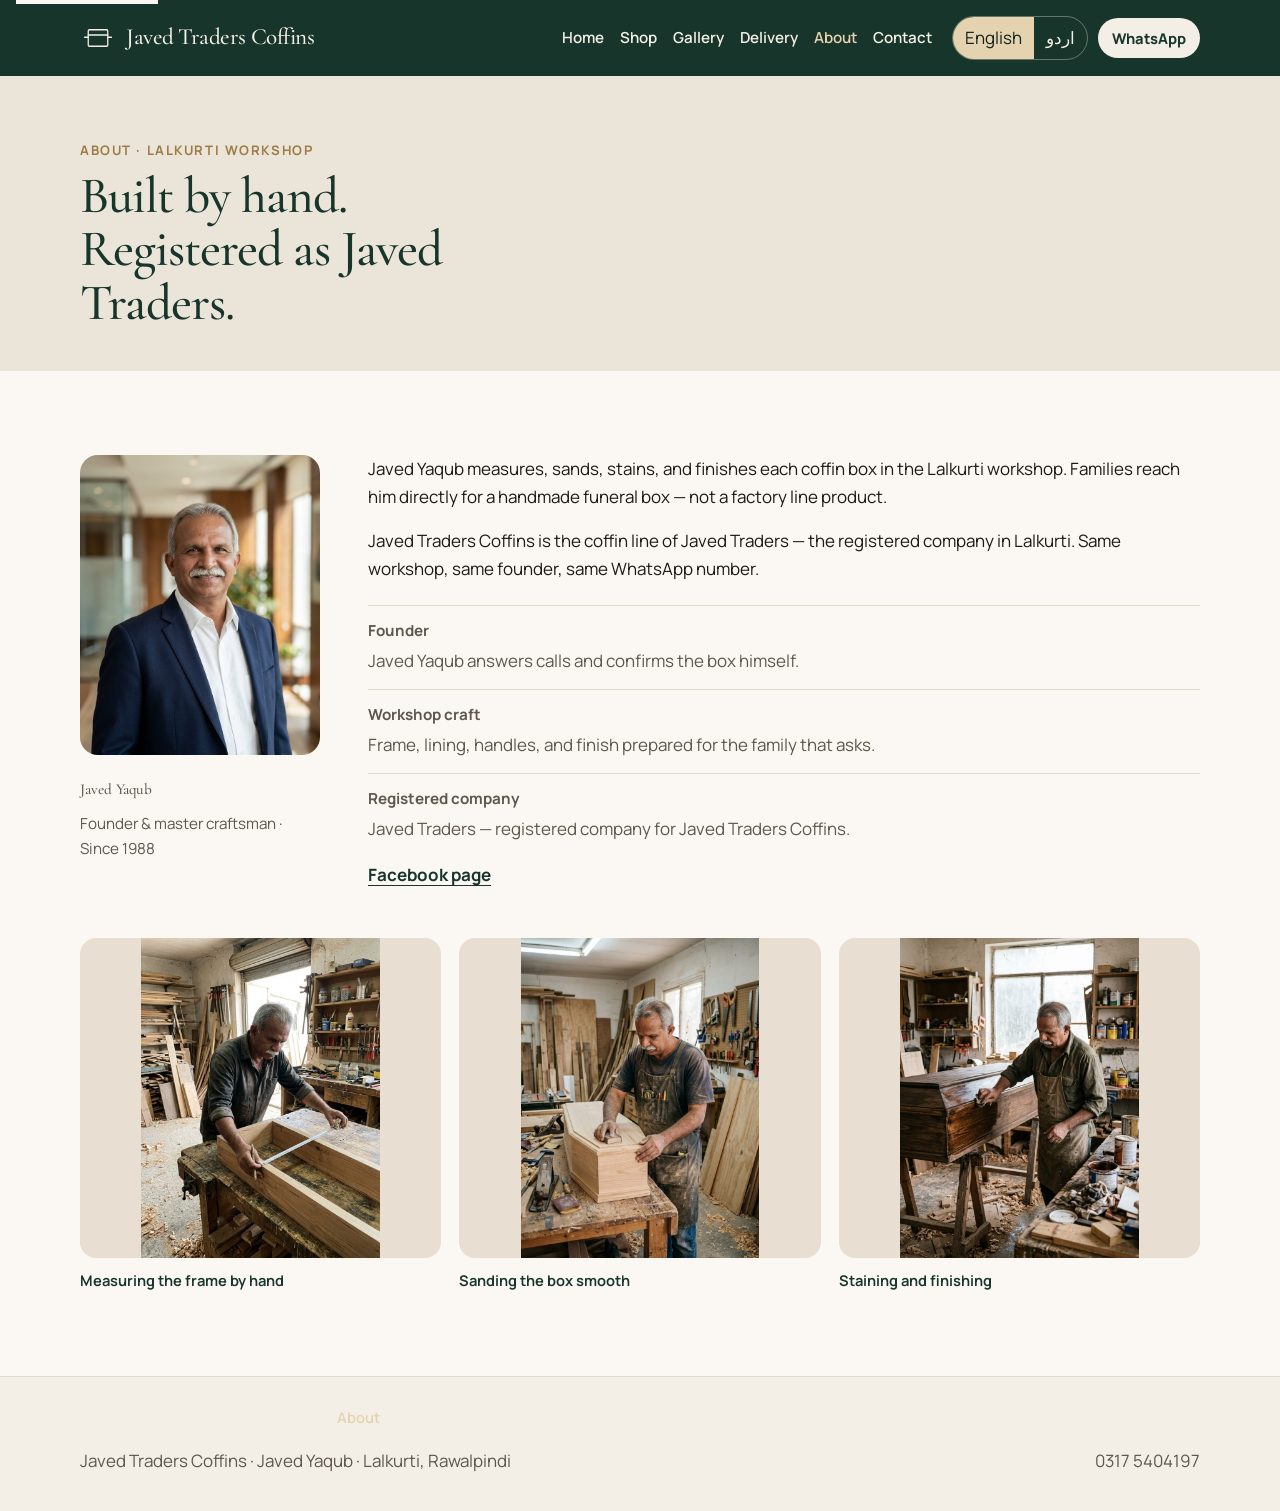
==== commit abfa05e4: "Differentiate each page section with theme surface colors. Add cream, paper, sand, sage, and brass s" ====
--- a/about.html
+++ b/about.html
@@ -68,7 +68,7 @@
   </header>
 
   <main id="main">
-    <section class="page-hero">
+    <section class="page-hero surface-sand">
       <div class="container">
         <p class="eyebrow"><span class="t-en">About · Lalkurti workshop</span><span class="t-ur">تعارف · لالکورٹی ورکشاپ</span></p>
         <h1 class="display page-title">
@@ -78,7 +78,7 @@
       </div>
     </section>
 
-    <section class="section section-about section-tight">
+    <section class="section section-about section-tight surface-paper">
       <div class="container">
         <div class="about-intro">
           <figure class="about-portrait">
--- a/css/styles.css
+++ b/css/styles.css
@@ -10,6 +10,11 @@
   --muted: #5e574e;
   --header: 76px;
   --shadow: 0 24px 50px rgba(23, 53, 43, 0.08);
+  --surface-cream: #f4efe6;
+  --surface-paper: #fbf8f3;
+  --surface-sand: #ebe4d8;
+  --surface-sage: #e3ebe6;
+  --surface-brass: #f0e6d4;
 }
 
 *,
@@ -246,11 +251,25 @@
   color: #fff;
 }
 
+.hero .lede,
 .hero-lede {
-  color: #f4efe6;
-  font-weight: 500;
-  max-width: 36rem;
+  color: #fff;
+  font-weight: 600;
+  font-size: clamp(1.15rem, 2.1vw, 1.35rem);
+  line-height: 1.55;
+  max-width: 34rem;
   opacity: 1;
+  text-shadow: 0 1px 18px rgba(0, 0, 0, 0.28);
+}
+
+.hero-lede-br {
+  display: none;
+}
+
+html[lang="ur"] .hero .lede,
+html[lang="ur"] .hero-lede {
+  font-weight: 600;
+  line-height: 1.85;
 }
 
 .hero .btn-on-dark,
@@ -535,6 +554,101 @@
   padding-bottom: 10px;
 }
 
+/* Section surfaces — theme rhythm */
+.surface-cream {
+  background: var(--surface-cream);
+}
+
+.surface-paper {
+  background: var(--surface-paper);
+}
+
+.surface-sand {
+  background: var(--surface-sand);
+}
+
+.surface-sage {
+  background:
+    radial-gradient(ellipse 70% 55% at 100% 0%, rgba(23, 53, 43, 0.07), transparent 55%),
+    var(--surface-sage);
+}
+
+.surface-brass {
+  background:
+    radial-gradient(ellipse 70% 50% at 8% 0%, rgba(156, 123, 69, 0.14), transparent 55%),
+    var(--surface-brass);
+}
+
+.surface-ink {
+  background:
+    radial-gradient(ellipse at 15% 20%, rgba(156, 123, 69, 0.16), transparent 42%),
+    linear-gradient(160deg, #1a3d32 0%, var(--green-deep) 55%, #0c1c16 100%);
+  color: var(--cream);
+}
+
+.surface-ink .eyebrow,
+.surface-ink .display,
+.surface-ink .lede,
+.surface-ink h2,
+.surface-ink h3,
+.surface-ink p {
+  color: inherit;
+}
+
+.surface-ink .eyebrow {
+  color: var(--brass-soft);
+}
+
+.surface-ink .lede,
+.surface-ink p {
+  color: rgba(244, 239, 230, 0.88);
+}
+
+.surface-ink .btn-line {
+  border-color: rgba(244, 239, 230, 0.55);
+  color: var(--cream);
+}
+
+.surface-ink .btn-solid {
+  background: var(--cream);
+  color: var(--green);
+}
+
+.surface-ink .text-link {
+  color: var(--brass-soft);
+}
+
+.page-hero.surface-cream,
+.page-hero.surface-paper,
+.page-hero.surface-sand,
+.page-hero.surface-sage,
+.page-hero.surface-brass {
+  padding-block: clamp(40px, 6vw, 64px) clamp(28px, 4vw, 40px);
+}
+
+.section.surface-cream,
+.section.surface-paper,
+.section.surface-sand,
+.section.surface-sage,
+.section.surface-brass,
+.section.surface-ink,
+.facts.surface-cream,
+.facts.surface-paper,
+.facts.surface-sand,
+.facts.surface-sage,
+.facts.surface-brass {
+  padding-block: clamp(48px, 7vw, 84px);
+}
+
+.section-tight.surface-cream,
+.section-tight.surface-paper,
+.section-tight.surface-sand,
+.section-tight.surface-sage,
+.section-tight.surface-brass,
+.section-tight.surface-ink {
+  padding-block: clamp(48px, 7vw, 84px);
+}
+
 .facts-grid {
   display: grid;
   border-top: 1px solid var(--line);
@@ -723,12 +837,6 @@
   font-family: "Noto Nastaliq Urdu", serif;
   line-height: 1.8;
   margin-top: 0.2em;
-}
-
-.section-about {
-  background:
-    radial-gradient(ellipse 70% 50% at 10% 0%, rgba(183, 146, 90, 0.08), transparent 55%),
-    var(--cream);
 }
 
 .about-intro {
@@ -1051,6 +1159,10 @@
 }
 
 @media (min-width: 960px) {
+  .hero-lede-br {
+    display: block;
+  }
+
   .nav-toggle { display: none; }
 
   .site-nav {
@@ -1892,10 +2004,7 @@
 
 /* Testimonials carousel */
 .testimonials {
-  background:
-    radial-gradient(ellipse 70% 50% at 10% 0%, rgba(156, 123, 69, 0.08), transparent 55%),
-    linear-gradient(180deg, #efe8dc 0%, var(--cream) 100%);
-  border-block: 1px solid var(--line);
+  border-block: 1px solid rgba(23, 53, 43, 0.08);
 }
 
 .testimonials-shell {
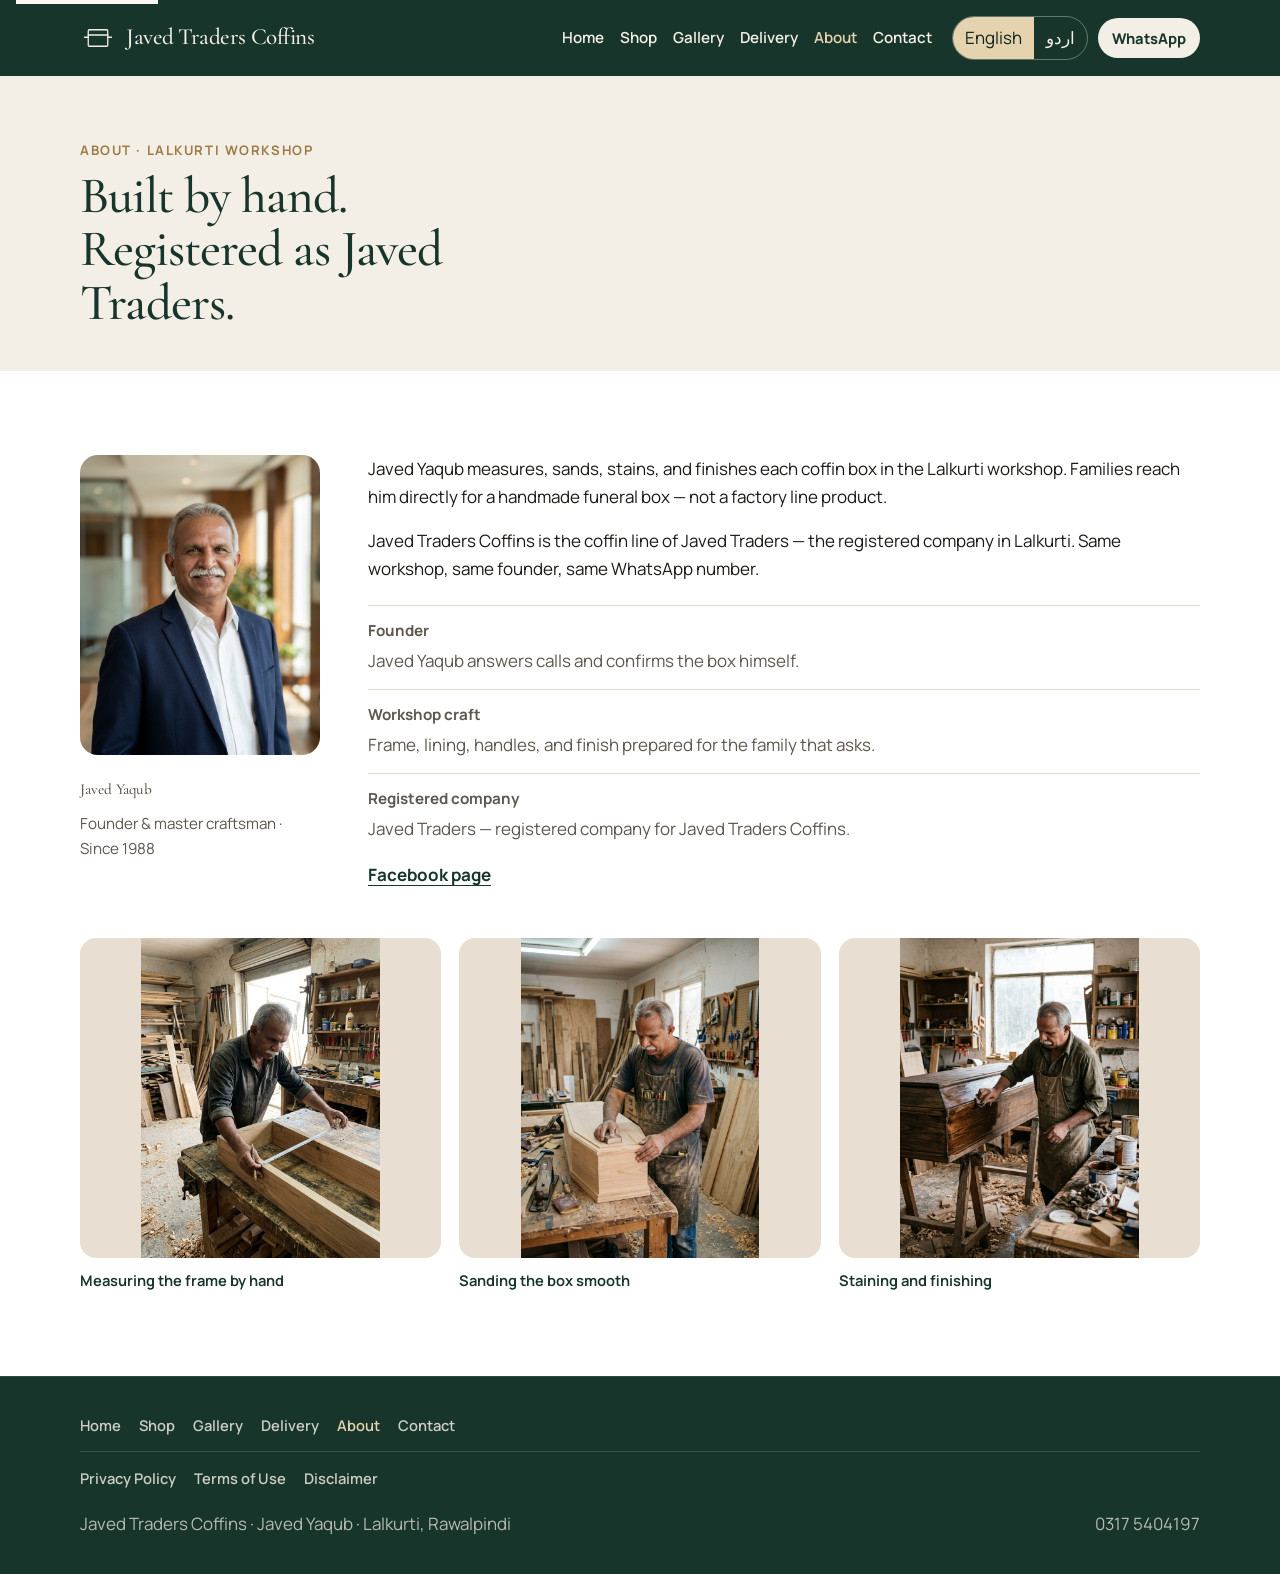
==== commit 7e04d19c: "Use cream and white section bands with shared legal footer pages. Match footer to the green header, " ====
--- a/about.html
+++ b/about.html
@@ -68,7 +68,7 @@
   </header>
 
   <main id="main">
-    <section class="page-hero surface-sand">
+    <section class="page-hero surface-cream">
       <div class="container">
         <p class="eyebrow"><span class="t-en">About · Lalkurti workshop</span><span class="t-ur">تعارف · لالکورٹی ورکشاپ</span></p>
         <h1 class="display page-title">
@@ -78,7 +78,7 @@
       </div>
     </section>
 
-    <section class="section section-about section-tight surface-paper">
+    <section class="section section-about section-tight surface-white">
       <div class="container">
         <div class="about-intro">
           <figure class="about-portrait">
@@ -158,6 +158,11 @@
         <a href="about.html" aria-current="page"><span class="t-en">About</span><span class="t-ur">تعارف</span></a>
         <a href="contact.html"><span class="t-en">Contact</span><span class="t-ur">رابطہ</span></a>
       </nav>
+      <nav class="footer-legal" aria-label="Legal">
+        <a href="privacy-policy.html"><span class="t-en">Privacy Policy</span><span class="t-ur">رازداری</span></a>
+        <a href="terms.html"><span class="t-en">Terms of Use</span><span class="t-ur">شرائط استعمال</span></a>
+        <a href="disclaimer.html"><span class="t-en">Disclaimer</span><span class="t-ur">دستبرداری</span></a>
+      </nav>
       <div class="footer-bar">
         <p>
           <span class="t-en">Javed Traders Coffins · Javed Yaqub · Lalkurti, Rawalpindi</span>
--- a/css/styles.css
+++ b/css/styles.css
@@ -11,10 +11,7 @@
   --header: 76px;
   --shadow: 0 24px 50px rgba(23, 53, 43, 0.08);
   --surface-cream: #f4efe6;
-  --surface-paper: #fbf8f3;
-  --surface-sand: #ebe4d8;
-  --surface-sage: #e3ebe6;
-  --surface-brass: #f0e6d4;
+  --surface-white: #ffffff;
 }
 
 *,
@@ -554,98 +551,29 @@
   padding-bottom: 10px;
 }
 
-/* Section surfaces — theme rhythm */
+/* Section surfaces — cream / white only */
 .surface-cream {
   background: var(--surface-cream);
 }
 
-.surface-paper {
-  background: var(--surface-paper);
-}
-
-.surface-sand {
-  background: var(--surface-sand);
-}
-
-.surface-sage {
-  background:
-    radial-gradient(ellipse 70% 55% at 100% 0%, rgba(23, 53, 43, 0.07), transparent 55%),
-    var(--surface-sage);
-}
-
-.surface-brass {
-  background:
-    radial-gradient(ellipse 70% 50% at 8% 0%, rgba(156, 123, 69, 0.14), transparent 55%),
-    var(--surface-brass);
-}
-
-.surface-ink {
-  background:
-    radial-gradient(ellipse at 15% 20%, rgba(156, 123, 69, 0.16), transparent 42%),
-    linear-gradient(160deg, #1a3d32 0%, var(--green-deep) 55%, #0c1c16 100%);
-  color: var(--cream);
-}
-
-.surface-ink .eyebrow,
-.surface-ink .display,
-.surface-ink .lede,
-.surface-ink h2,
-.surface-ink h3,
-.surface-ink p {
-  color: inherit;
-}
-
-.surface-ink .eyebrow {
-  color: var(--brass-soft);
-}
-
-.surface-ink .lede,
-.surface-ink p {
-  color: rgba(244, 239, 230, 0.88);
-}
-
-.surface-ink .btn-line {
-  border-color: rgba(244, 239, 230, 0.55);
-  color: var(--cream);
-}
-
-.surface-ink .btn-solid {
-  background: var(--cream);
-  color: var(--green);
-}
-
-.surface-ink .text-link {
-  color: var(--brass-soft);
+.surface-white {
+  background: var(--surface-white);
 }
 
 .page-hero.surface-cream,
-.page-hero.surface-paper,
-.page-hero.surface-sand,
-.page-hero.surface-sage,
-.page-hero.surface-brass {
+.page-hero.surface-white {
   padding-block: clamp(40px, 6vw, 64px) clamp(28px, 4vw, 40px);
 }
 
 .section.surface-cream,
-.section.surface-paper,
-.section.surface-sand,
-.section.surface-sage,
-.section.surface-brass,
-.section.surface-ink,
+.section.surface-white,
 .facts.surface-cream,
-.facts.surface-paper,
-.facts.surface-sand,
-.facts.surface-sage,
-.facts.surface-brass {
+.facts.surface-white {
   padding-block: clamp(48px, 7vw, 84px);
 }
 
 .section-tight.surface-cream,
-.section-tight.surface-paper,
-.section-tight.surface-sand,
-.section-tight.surface-sage,
-.section-tight.surface-brass,
-.section-tight.surface-ink {
+.section-tight.surface-white {
   padding-block: clamp(48px, 7vw, 84px);
 }
 
@@ -1075,19 +1003,31 @@
 }
 
 .site-footer {
-  padding: 28px 0 108px;
-  color: var(--muted);
-  border-top: 1px solid var(--line);
-}
-
-.footer-nav {
+  padding: 36px 0 108px;
+  background: var(--green);
+  color: rgba(244, 239, 230, 0.82);
+  border-top: 1px solid rgba(244, 239, 230, 0.12);
+}
+
+.footer-nav,
+.footer-legal {
   display: flex;
   flex-wrap: wrap;
   gap: 10px 18px;
-  margin-bottom: 18px;
-}
-
-.footer-nav a {
+}
+
+.footer-nav {
+  margin-bottom: 14px;
+}
+
+.footer-legal {
+  margin-bottom: 20px;
+  padding-top: 14px;
+  border-top: 1px solid rgba(244, 239, 230, 0.14);
+}
+
+.footer-nav a,
+.footer-legal a {
   color: rgba(244, 239, 230, 0.82);
   text-decoration: none;
   font-size: 0.92rem;
@@ -1095,7 +1035,9 @@
 }
 
 .footer-nav a:hover,
-.footer-nav a[aria-current="page"] {
+.footer-nav a[aria-current="page"],
+.footer-legal a:hover,
+.footer-legal a[aria-current="page"] {
   color: var(--brass-soft);
 }
 
@@ -1104,6 +1046,37 @@
   flex-wrap: wrap;
   justify-content: space-between;
   gap: 8px 24px;
+  color: rgba(244, 239, 230, 0.72);
+}
+
+.legal-prose {
+  max-width: 68ch;
+}
+
+.legal-prose h2 {
+  margin-top: 28px;
+  font-family: "Cormorant Garamond", Georgia, serif;
+  font-size: 1.65rem;
+  font-weight: 600;
+  color: var(--green);
+}
+
+.legal-prose p,
+.legal-prose li {
+  color: var(--muted);
+}
+
+.legal-prose ul {
+  margin: 12px 0 0;
+  padding-inline-start: 1.2em;
+}
+
+.legal-prose li + li {
+  margin-top: 8px;
+}
+
+.legal-prose p + p {
+  margin-top: 14px;
 }
 
 .dock {
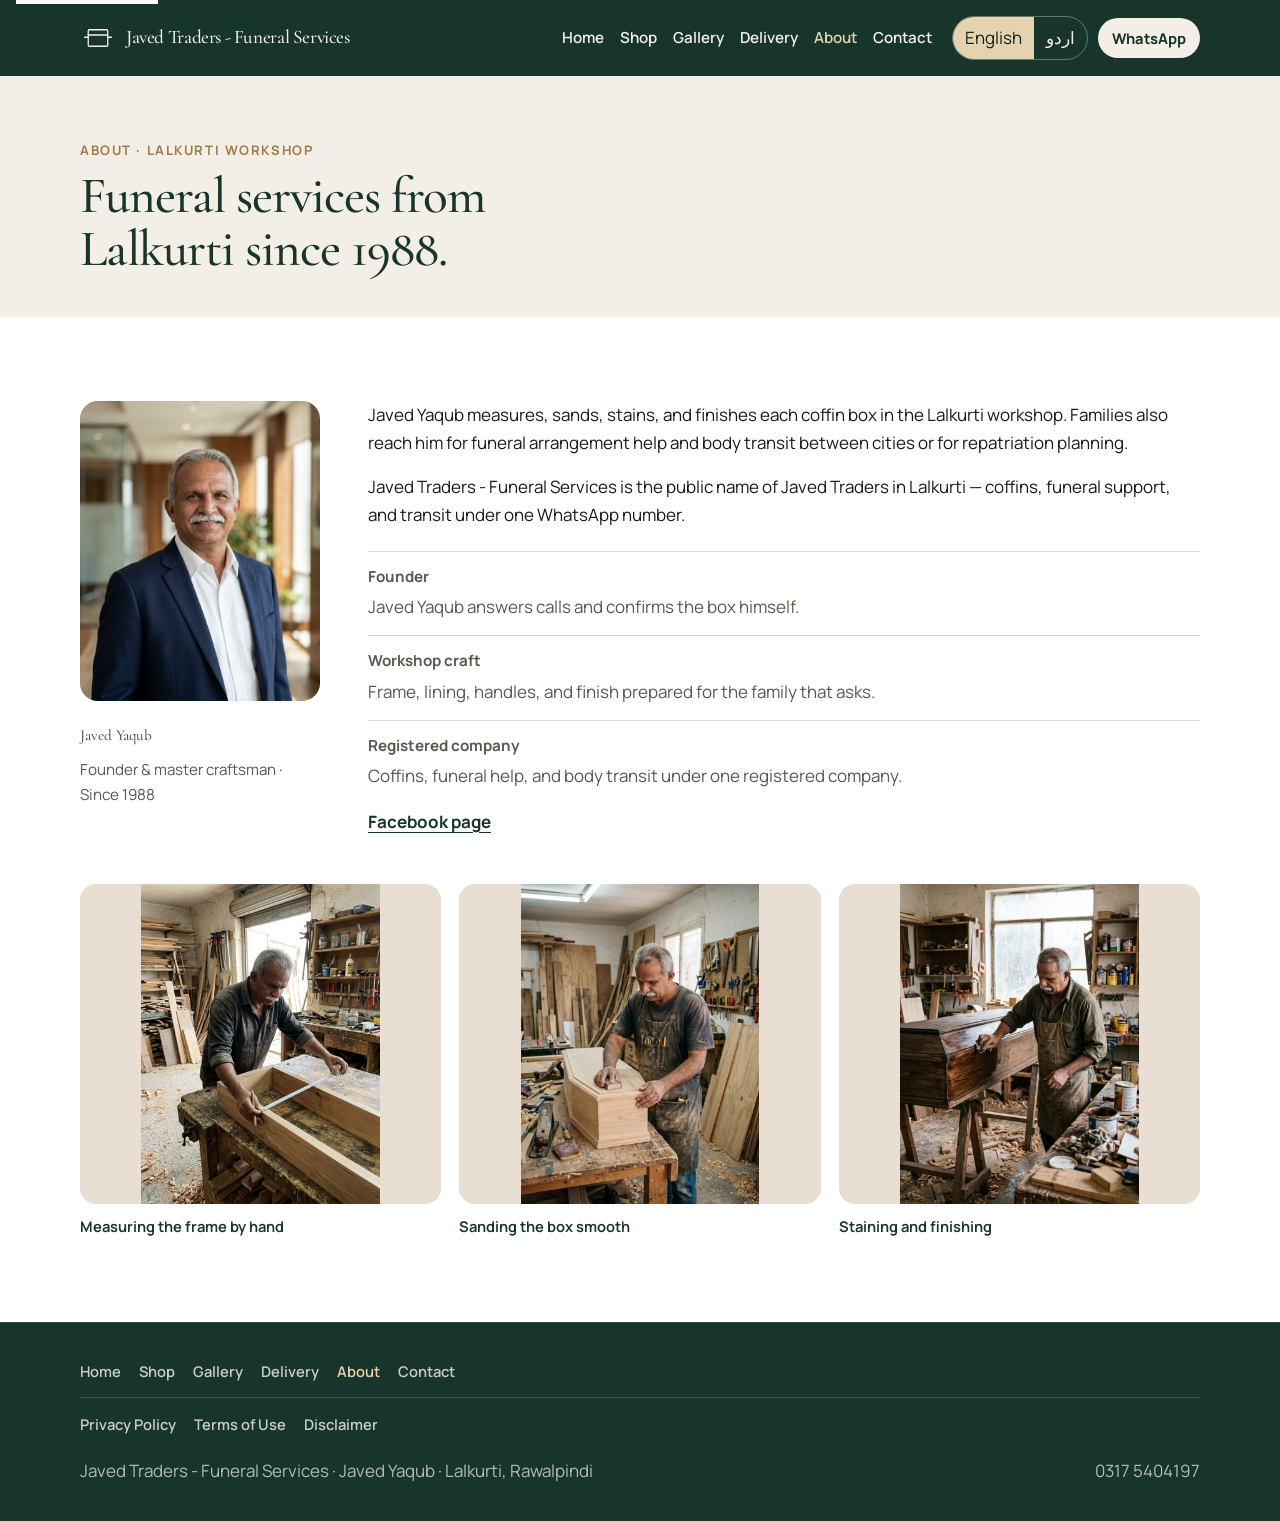
==== commit 3cc43afb: "Rebrand as Javed Traders - Funeral Services with full home offerings. Rename sitewide and expand the" ====
--- a/about.html
+++ b/about.html
@@ -11,14 +11,14 @@
       }
     } catch (e) {}
   </script>
-  <title>About Javed Traders Coffins Lalkurti | Javed Yaqub</title>
-  <meta name="description" content="Meet Javed Yaqub of Javed Traders Coffins in Lalkurti, Rawalpindi. Since 1988 he hand-builds coffin boxes and funeral boxes for Pakistan and abroad.">
+  <title>About Javed Traders - Funeral Services Lalkurti | Javed Yaqub</title>
+  <meta name="description" content="Meet Javed Yaqub of Javed Traders - Funeral Services in Lalkurti, Rawalpindi. Since 1988: handmade coffins, funeral help, and body transit for Pakistan and abroad.">
   <meta name="keywords" content="Javed Traders Lalkurti, Javed Yaqub, taboot maker Rawalpindi, تابوت بنانے والا, handmade coffin workshop, funeral box craftsman Pakistan, جاوید ٹریڈرز لالکورٹی">
   <meta name="robots" content="index, follow">
   <meta name="theme-color" content="#17352b">
   <link rel="canonical" href="https://javedfuneralboxes.vercel.app/about.html">
-  <meta property="og:title" content="About Javed Traders Coffins Lalkurti | Javed Yaqub">
-  <meta property="og:description" content="Javed Traders Coffins is the coffin workshop of Javed Traders. Founder Javed Yaqub has built coffin boxes by hand in Lalkurti since 1988.">
+  <meta property="og:title" content="About Javed Traders - Funeral Services Lalkurti | Javed Yaqub">
+  <meta property="og:description" content="Javed Traders - Funeral Services in Lalkurti. Founder Javed Yaqub provides coffins, funeral help, and body transit since 1988.">
   <meta property="og:type" content="website">
   <meta property="og:url" content="https://javedfuneralboxes.vercel.app/about.html">
   <meta property="og:image" content="https://javedfuneralboxes.vercel.app/images/people/javed-yaqub.jpg">
@@ -39,8 +39,8 @@
           <path d="M11 20h26M6 23h5M37 23h5" fill="none" stroke="currentColor" stroke-width="1.7" stroke-linecap="round"/>
         </svg>
         <span class="brand-text">
-          <span class="t-en">Javed Traders Coffins</span>
-          <span class="t-ur">جاوید ٹریڈرز کوفنز</span>
+          <span class="t-en">Javed Traders - Funeral Services</span>
+          <span class="t-ur">جاوید ٹریڈرز - جنازہ خدمات</span>
         </span>
       </a>
       <nav class="site-nav" id="site-nav" aria-label="Primary">
@@ -72,8 +72,8 @@
       <div class="container">
         <p class="eyebrow"><span class="t-en">About · Lalkurti workshop</span><span class="t-ur">تعارف · لالکورٹی ورکشاپ</span></p>
         <h1 class="display page-title">
-          <span class="t-en">Built by hand. Registered as Javed Traders.</span>
-          <span class="t-ur">ہاتھ سے تیار۔ رجسٹرڈ نام جاوید ٹریڈرز۔</span>
+          <span class="t-en">Funeral services from Lalkurti since 1988.</span>
+          <span class="t-ur">لالکورٹی سے ۱۹۸۸ سے جنازہ خدمات۔</span>
         </h1>
       </div>
     </section>
@@ -82,7 +82,7 @@
       <div class="container">
         <div class="about-intro">
           <figure class="about-portrait">
-            <img src="images/people/javed-yaqub.jpg" alt="Javed Yaqub, founder of Javed Traders and Javed Traders Coffins" width="640" height="800" loading="eager">
+            <img src="images/people/javed-yaqub.jpg" alt="Javed Yaqub, founder of Javed Traders and Javed Traders - Funeral Services" width="640" height="800" loading="eager">
             <figcaption>
               <strong><span class="t-en">Javed Yaqub</span><span class="t-ur">جاوید یعقوب</span></strong>
               <span><span class="t-en">Founder &amp; master craftsman · Since 1988</span><span class="t-ur">بانی اور ماہر کاریگر · ۱۹۸۸ سے</span></span>
@@ -92,12 +92,12 @@
           <div class="about-copy">
             <div class="prose">
               <p>
-                <span class="t-en">Javed Yaqub measures, sands, stains, and finishes each coffin box in the Lalkurti workshop. Families reach him directly for a handmade funeral box — not a factory line product.</span>
-                <span class="t-ur">جاوید یعقوب لالکورٹی ورکشاپ میں ہر کوفن باکس ناپتے، صاف کرتے، رنگ اور فنش کرتے ہیں۔ گھرانے ہاتھ سے تیار فنرل باکس کے لیے براہ راست ان سے رابطہ کرتے ہیں — فیکٹری لائن نہیں۔</span>
+                <span class="t-en">Javed Yaqub measures, sands, stains, and finishes each coffin box in the Lalkurti workshop. Families also reach him for funeral arrangement help and body transit between cities or for repatriation planning.</span>
+                <span class="t-ur">جاوید یعقوب لالکورٹی ورکشاپ میں ہر کوفن باکس ناپتے، صاف کرتے، رنگ اور فنش کرتے ہیں۔ گھرانے جنازہ بندوبست اور شہروں کے درمیان یا ریپٹری ایشن کے لیے باڈی ٹرانزٹ پر بھی ان سے رابطہ کرتے ہیں۔</span>
               </p>
               <p>
-                <span class="t-en">Javed Traders Coffins is the coffin line of Javed Traders — the registered company in Lalkurti. Same workshop, same founder, same WhatsApp number.</span>
-                <span class="t-ur">جاوید ٹریڈرز کوفنز، جاوید ٹریڈرز کی کوفن لائن ہے — لالکورٹی کی رجسٹرڈ کمپنی۔ ایک ہی ورکشاپ، ایک ہی بانی، ایک ہی واٹس ایپ نمبر۔</span>
+                <span class="t-en">Javed Traders - Funeral Services is the public name of Javed Traders in Lalkurti — coffins, funeral support, and transit under one WhatsApp number.</span>
+                <span class="t-ur">جاوید ٹریڈرز - جنازہ خدمات، لالکورٹی میں جاوید ٹریڈرز کا عوامی نام ہے — کوفن، جنازہ سپورٹ، اور ٹرانزٹ ایک ہی واٹس ایپ نمبر پر۔</span>
               </p>
             </div>
             <ul class="about-points">
@@ -111,7 +111,7 @@
               </li>
               <li>
                 <strong><span class="t-en">Registered company</span><span class="t-ur">رجسٹرڈ کمپنی</span></strong>
-                <span><span class="t-en">Javed Traders — registered company for Javed Traders Coffins.</span><span class="t-ur">جاوید ٹریڈرز — جاوید ٹریڈرز کوفنز کی رجسٹرڈ کمپنی۔</span></span>
+                <span><span class="t-en">Coffins, funeral help, and body transit under one registered company.</span><span class="t-ur">کوفن، جنازہ مدد، اور باڈی ٹرانزٹ ایک رجسٹرڈ کمپنی کے تحت۔</span></span>
               </li>
             </ul>
             <a class="text-link" href="https://www.facebook.com/javed.yaqub.31" target="_blank" rel="noopener">
@@ -165,8 +165,8 @@
       </nav>
       <div class="footer-bar">
         <p>
-          <span class="t-en">Javed Traders Coffins · Javed Yaqub · Lalkurti, Rawalpindi</span>
-          <span class="t-ur">جاوید ٹریڈرز کوفنز · جاوید یعقوب · لالکورٹی، راولپنڈی</span>
+          <span class="t-en">Javed Traders - Funeral Services · Javed Yaqub · Lalkurti, Rawalpindi</span>
+          <span class="t-ur">جاوید ٹریڈرز - جنازہ خدمات · جاوید یعقوب · لالکورٹی، راولپنڈی</span>
         </p>
         <p class="ltr">0317 5404197</p>
       </div>
--- a/css/styles.css
+++ b/css/styles.css
@@ -143,9 +143,9 @@
 }
 
 .brand-text {
-  font-size: 1.35rem;
-  line-height: 1;
-  max-width: 11rem;
+  max-width: min(16rem, 46vw);
+  font-size: clamp(0.92rem, 1.45vw, 1.15rem);
+  line-height: 1.2;
 }
 
 .site-nav {
@@ -246,6 +246,14 @@
 
 .hero h1 {
   color: #fff;
+}
+
+.hero-h1-sub {
+  display: inline-block;
+  font-size: 0.72em;
+  font-weight: 500;
+  letter-spacing: 0.01em;
+  color: var(--brass-soft);
 }
 
 .hero .lede,
@@ -1157,8 +1165,9 @@
   }
 
   .brand-text {
-    max-width: none;
-    font-size: 1.45rem;
+    max-width: 17rem;
+    font-size: 1.2rem;
+    line-height: 1.2;
   }
 
   .hero-stage {
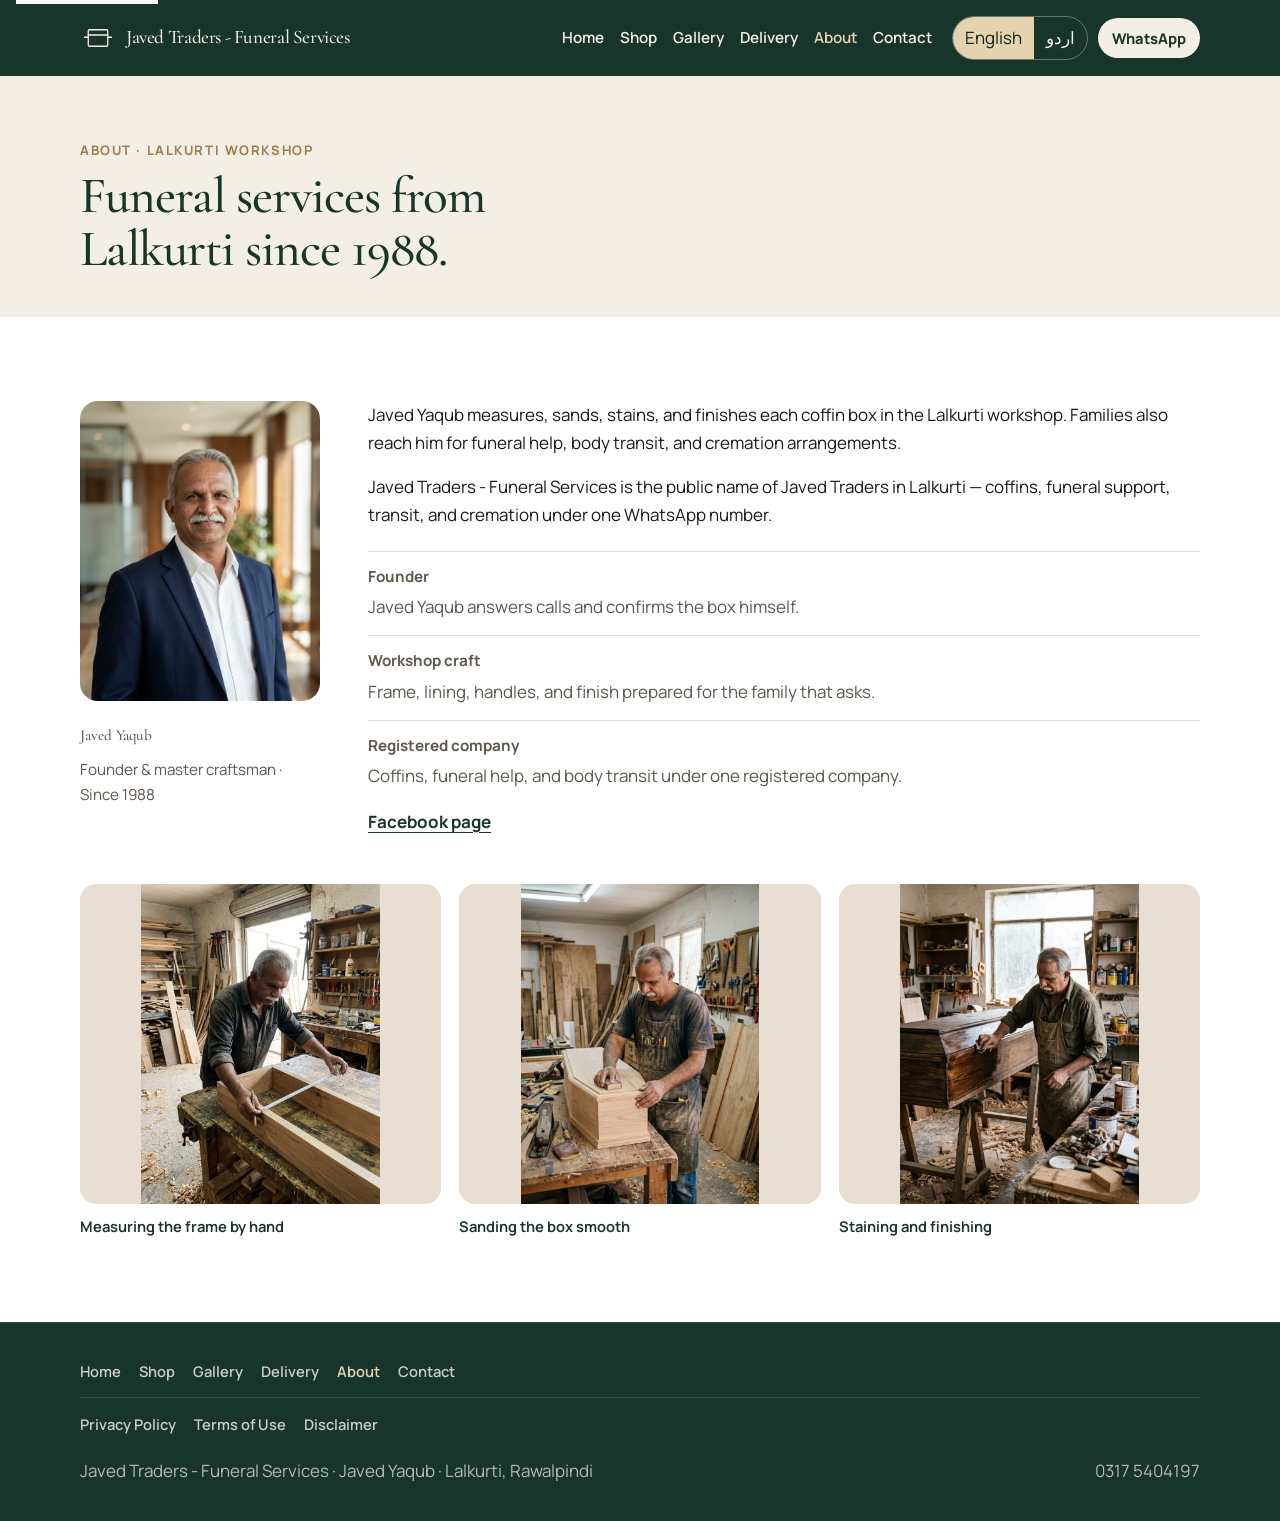
==== commit 8394aac7: "Add cremation and tighten hero service lines. Optimize the homepage lede and surface cremation acros" ====
--- a/about.html
+++ b/about.html
@@ -92,12 +92,12 @@
           <div class="about-copy">
             <div class="prose">
               <p>
-                <span class="t-en">Javed Yaqub measures, sands, stains, and finishes each coffin box in the Lalkurti workshop. Families also reach him for funeral arrangement help and body transit between cities or for repatriation planning.</span>
-                <span class="t-ur">جاوید یعقوب لالکورٹی ورکشاپ میں ہر کوفن باکس ناپتے، صاف کرتے، رنگ اور فنش کرتے ہیں۔ گھرانے جنازہ بندوبست اور شہروں کے درمیان یا ریپٹری ایشن کے لیے باڈی ٹرانزٹ پر بھی ان سے رابطہ کرتے ہیں۔</span>
+                <span class="t-en">Javed Yaqub measures, sands, stains, and finishes each coffin box in the Lalkurti workshop. Families also reach him for funeral help, body transit, and cremation arrangements.</span>
+                <span class="t-ur">جاوید یعقوب لالکورٹی ورکشاپ میں ہر کوفن باکس ناپتے، صاف کرتے، رنگ اور فنش کرتے ہیں۔ گھرانے جنازہ مدد، باڈی ٹرانزٹ، اور کریمیشن کے لیے بھی ان سے رابطہ کرتے ہیں۔</span>
               </p>
               <p>
-                <span class="t-en">Javed Traders - Funeral Services is the public name of Javed Traders in Lalkurti — coffins, funeral support, and transit under one WhatsApp number.</span>
-                <span class="t-ur">جاوید ٹریڈرز - جنازہ خدمات، لالکورٹی میں جاوید ٹریڈرز کا عوامی نام ہے — کوفن، جنازہ سپورٹ، اور ٹرانزٹ ایک ہی واٹس ایپ نمبر پر۔</span>
+                <span class="t-en">Javed Traders - Funeral Services is the public name of Javed Traders in Lalkurti — coffins, funeral support, transit, and cremation under one WhatsApp number.</span>
+                <span class="t-ur">جاوید ٹریڈرز - جنازہ خدمات، لالکورٹی میں جاوید ٹریڈرز کا عوامی نام ہے — کوفن، جنازہ سپورٹ، ٹرانزٹ، اور کریمیشن ایک ہی واٹس ایپ نمبر پر۔</span>
               </p>
             </div>
             <ul class="about-points">
--- a/css/styles.css
+++ b/css/styles.css
@@ -1121,6 +1121,10 @@
     grid-template-columns: repeat(4, 1fr);
   }
 
+  .services-grid {
+    grid-template-columns: repeat(2, 1fr);
+  }
+
   .facts-grid article {
     padding: 26px 18px;
     border-bottom: 0;
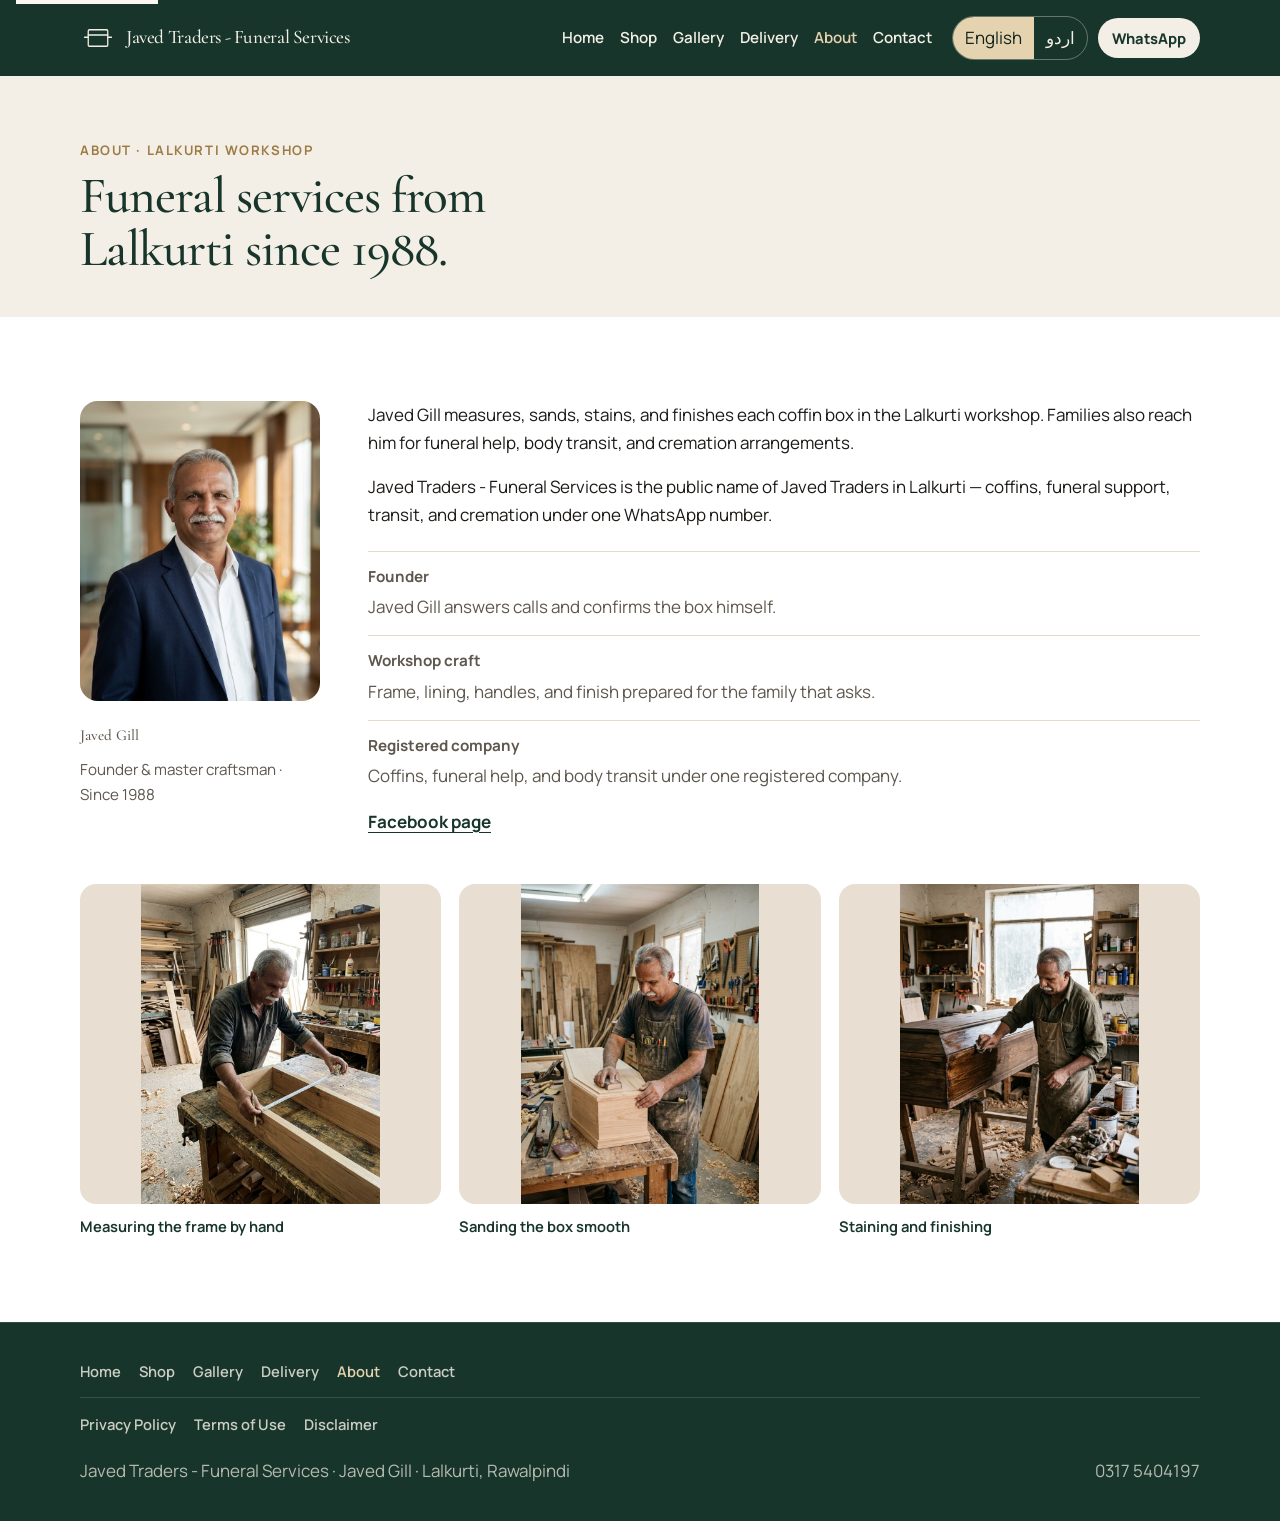
==== commit 4bd9bbe4: "Rename owner to Javed Gill sitewide. Replace Javed Yaqub with Javed Gill in English and Urdu copy ac" ====
--- a/about.html
+++ b/about.html
@@ -11,14 +11,14 @@
       }
     } catch (e) {}
   </script>
-  <title>About Javed Traders - Funeral Services Lalkurti | Javed Yaqub</title>
-  <meta name="description" content="Meet Javed Yaqub of Javed Traders - Funeral Services in Lalkurti, Rawalpindi. Since 1988: handmade coffins, funeral help, and body transit for Pakistan and abroad.">
-  <meta name="keywords" content="Javed Traders Lalkurti, Javed Yaqub, taboot maker Rawalpindi, تابوت بنانے والا, handmade coffin workshop, funeral box craftsman Pakistan, جاوید ٹریڈرز لالکورٹی">
+  <title>About Javed Traders - Funeral Services Lalkurti | Javed Gill</title>
+  <meta name="description" content="Meet Javed Gill of Javed Traders - Funeral Services in Lalkurti, Rawalpindi. Since 1988: handmade coffins, funeral help, and body transit for Pakistan and abroad.">
+  <meta name="keywords" content="Javed Traders Lalkurti, Javed Gill, taboot maker Rawalpindi, تابوت بنانے والا, handmade coffin workshop, funeral box craftsman Pakistan, جاوید ٹریڈرز لالکورٹی">
   <meta name="robots" content="index, follow">
   <meta name="theme-color" content="#17352b">
   <link rel="canonical" href="https://javedfuneralboxes.vercel.app/about.html">
-  <meta property="og:title" content="About Javed Traders - Funeral Services Lalkurti | Javed Yaqub">
-  <meta property="og:description" content="Javed Traders - Funeral Services in Lalkurti. Founder Javed Yaqub provides coffins, funeral help, and body transit since 1988.">
+  <meta property="og:title" content="About Javed Traders - Funeral Services Lalkurti | Javed Gill">
+  <meta property="og:description" content="Javed Traders - Funeral Services in Lalkurti. Founder Javed Gill provides coffins, funeral help, and body transit since 1988.">
   <meta property="og:type" content="website">
   <meta property="og:url" content="https://javedfuneralboxes.vercel.app/about.html">
   <meta property="og:image" content="https://javedfuneralboxes.vercel.app/images/people/javed-yaqub.jpg">
@@ -82,9 +82,9 @@
       <div class="container">
         <div class="about-intro">
           <figure class="about-portrait">
-            <img src="images/people/javed-yaqub.jpg" alt="Javed Yaqub, founder of Javed Traders and Javed Traders - Funeral Services" width="640" height="800" loading="eager">
+            <img src="images/people/javed-yaqub.jpg" alt="Javed Gill, founder of Javed Traders and Javed Traders - Funeral Services" width="640" height="800" loading="eager">
             <figcaption>
-              <strong><span class="t-en">Javed Yaqub</span><span class="t-ur">جاوید یعقوب</span></strong>
+              <strong><span class="t-en">Javed Gill</span><span class="t-ur">جاوید گل</span></strong>
               <span><span class="t-en">Founder &amp; master craftsman · Since 1988</span><span class="t-ur">بانی اور ماہر کاریگر · ۱۹۸۸ سے</span></span>
             </figcaption>
           </figure>
@@ -92,8 +92,8 @@
           <div class="about-copy">
             <div class="prose">
               <p>
-                <span class="t-en">Javed Yaqub measures, sands, stains, and finishes each coffin box in the Lalkurti workshop. Families also reach him for funeral help, body transit, and cremation arrangements.</span>
-                <span class="t-ur">جاوید یعقوب لالکورٹی ورکشاپ میں ہر کوفن باکس ناپتے، صاف کرتے، رنگ اور فنش کرتے ہیں۔ گھرانے جنازہ مدد، باڈی ٹرانزٹ، اور کریمیشن کے لیے بھی ان سے رابطہ کرتے ہیں۔</span>
+                <span class="t-en">Javed Gill measures, sands, stains, and finishes each coffin box in the Lalkurti workshop. Families also reach him for funeral help, body transit, and cremation arrangements.</span>
+                <span class="t-ur">جاوید گل لالکورٹی ورکشاپ میں ہر کوفن باکس ناپتے، صاف کرتے، رنگ اور فنش کرتے ہیں۔ گھرانے جنازہ مدد، باڈی ٹرانزٹ، اور کریمیشن کے لیے بھی ان سے رابطہ کرتے ہیں۔</span>
               </p>
               <p>
                 <span class="t-en">Javed Traders - Funeral Services is the public name of Javed Traders in Lalkurti — coffins, funeral support, transit, and cremation under one WhatsApp number.</span>
@@ -103,7 +103,7 @@
             <ul class="about-points">
               <li>
                 <strong><span class="t-en">Founder</span><span class="t-ur">بانی</span></strong>
-                <span><span class="t-en">Javed Yaqub answers calls and confirms the box himself.</span><span class="t-ur">جاوید یعقوب کال اٹھاتے ہیں اور باکس خود تصدیق کرتے ہیں۔</span></span>
+                <span><span class="t-en">Javed Gill answers calls and confirms the box himself.</span><span class="t-ur">جاوید گل کال اٹھاتے ہیں اور باکس خود تصدیق کرتے ہیں۔</span></span>
               </li>
               <li>
                 <strong><span class="t-en">Workshop craft</span><span class="t-ur">ورکشاپ کاریگری</span></strong>
@@ -123,21 +123,21 @@
 
         <div class="workshop-strip" aria-label="Workshop">
           <figure>
-            <img src="images/workshop/measuring.jpg" alt="Javed Yaqub measuring a wooden coffin frame in the Lalkurti workshop" width="800" height="1000" loading="lazy">
+            <img src="images/workshop/measuring.jpg" alt="Javed Gill measuring a wooden coffin frame in the Lalkurti workshop" width="800" height="1000" loading="lazy">
             <figcaption>
               <span class="t-en">Measuring the frame by hand</span>
               <span class="t-ur">فریم ہاتھ سے ناپنا</span>
             </figcaption>
           </figure>
           <figure>
-            <img src="images/workshop/sanding.jpg" alt="Javed Yaqub sanding a handmade coffin box" width="800" height="1000" loading="lazy">
+            <img src="images/workshop/sanding.jpg" alt="Javed Gill sanding a handmade coffin box" width="800" height="1000" loading="lazy">
             <figcaption>
               <span class="t-en">Sanding the box smooth</span>
               <span class="t-ur">باکس کو صاف کرنا</span>
             </figcaption>
           </figure>
           <figure>
-            <img src="images/workshop/staining.jpg" alt="Javed Yaqub staining a finished coffin box" width="800" height="1000" loading="lazy">
+            <img src="images/workshop/staining.jpg" alt="Javed Gill staining a finished coffin box" width="800" height="1000" loading="lazy">
             <figcaption>
               <span class="t-en">Staining and finishing</span>
               <span class="t-ur">رنگ اور فنش</span>
@@ -165,8 +165,8 @@
       </nav>
       <div class="footer-bar">
         <p>
-          <span class="t-en">Javed Traders - Funeral Services · Javed Yaqub · Lalkurti, Rawalpindi</span>
-          <span class="t-ur">جاوید ٹریڈرز - جنازہ خدمات · جاوید یعقوب · لالکورٹی، راولپنڈی</span>
+          <span class="t-en">Javed Traders - Funeral Services · Javed Gill · Lalkurti, Rawalpindi</span>
+          <span class="t-ur">جاوید ٹریڈرز - جنازہ خدمات · جاوید گل · لالکورٹی، راولپنڈی</span>
         </p>
         <p class="ltr">0317 5404197</p>
       </div>
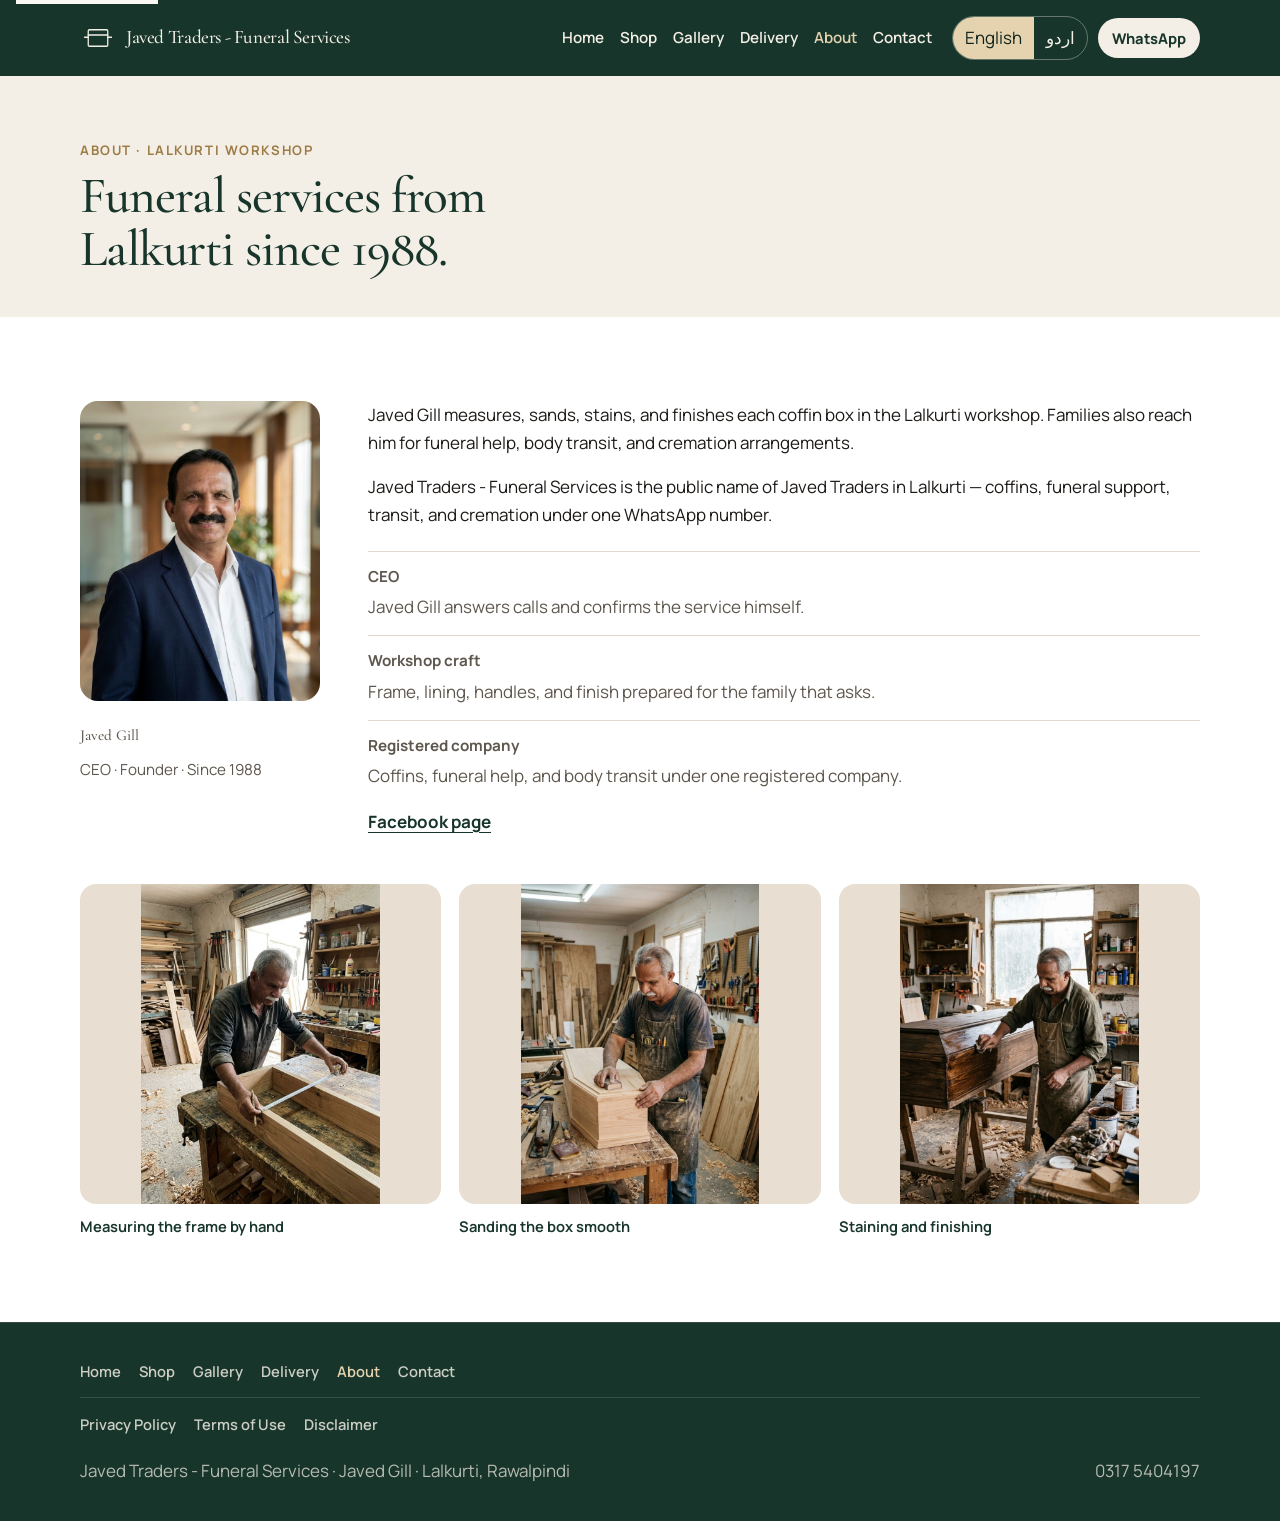
==== commit d948da0b: "Use Javed Gill CEO headshot across the site. Replace founder portrait references with the new CEO im" ====
--- a/about.html
+++ b/about.html
@@ -21,7 +21,7 @@
   <meta property="og:description" content="Javed Traders - Funeral Services in Lalkurti. Founder Javed Gill provides coffins, funeral help, and body transit since 1988.">
   <meta property="og:type" content="website">
   <meta property="og:url" content="https://javedfuneralboxes.vercel.app/about.html">
-  <meta property="og:image" content="https://javedfuneralboxes.vercel.app/images/people/javed-yaqub.jpg">
+  <meta property="og:image" content="https://javedfuneralboxes.vercel.app/images/people/javed-gill.jpg">
   <link rel="icon" href="images/mark.svg" type="image/svg+xml">
   <link rel="preconnect" href="https://fonts.googleapis.com">
   <link rel="preconnect" href="https://fonts.gstatic.com" crossorigin>
@@ -82,10 +82,10 @@
       <div class="container">
         <div class="about-intro">
           <figure class="about-portrait">
-            <img src="images/people/javed-yaqub.jpg" alt="Javed Gill, founder of Javed Traders and Javed Traders - Funeral Services" width="640" height="800" loading="eager">
+            <img src="images/people/javed-gill.jpg" alt="Javed Gill, CEO of Javed Traders - Funeral Services, Lalkurti Rawalpindi" width="640" height="800" loading="eager">
             <figcaption>
               <strong><span class="t-en">Javed Gill</span><span class="t-ur">جاوید گل</span></strong>
-              <span><span class="t-en">Founder &amp; master craftsman · Since 1988</span><span class="t-ur">بانی اور ماہر کاریگر · ۱۹۸۸ سے</span></span>
+              <span><span class="t-en">CEO · Founder · Since 1988</span><span class="t-ur">سی ای او · بانی · ۱۹۸۸ سے</span></span>
             </figcaption>
           </figure>
 
@@ -102,8 +102,8 @@
             </div>
             <ul class="about-points">
               <li>
-                <strong><span class="t-en">Founder</span><span class="t-ur">بانی</span></strong>
-                <span><span class="t-en">Javed Gill answers calls and confirms the box himself.</span><span class="t-ur">جاوید گل کال اٹھاتے ہیں اور باکس خود تصدیق کرتے ہیں۔</span></span>
+                <strong><span class="t-en">CEO</span><span class="t-ur">سی ای او</span></strong>
+                <span><span class="t-en">Javed Gill answers calls and confirms the service himself.</span><span class="t-ur">جاوید گل کال اٹھاتے ہیں اور خدمت خود تصدیق کرتے ہیں۔</span></span>
               </li>
               <li>
                 <strong><span class="t-en">Workshop craft</span><span class="t-ur">ورکشاپ کاریگری</span></strong>
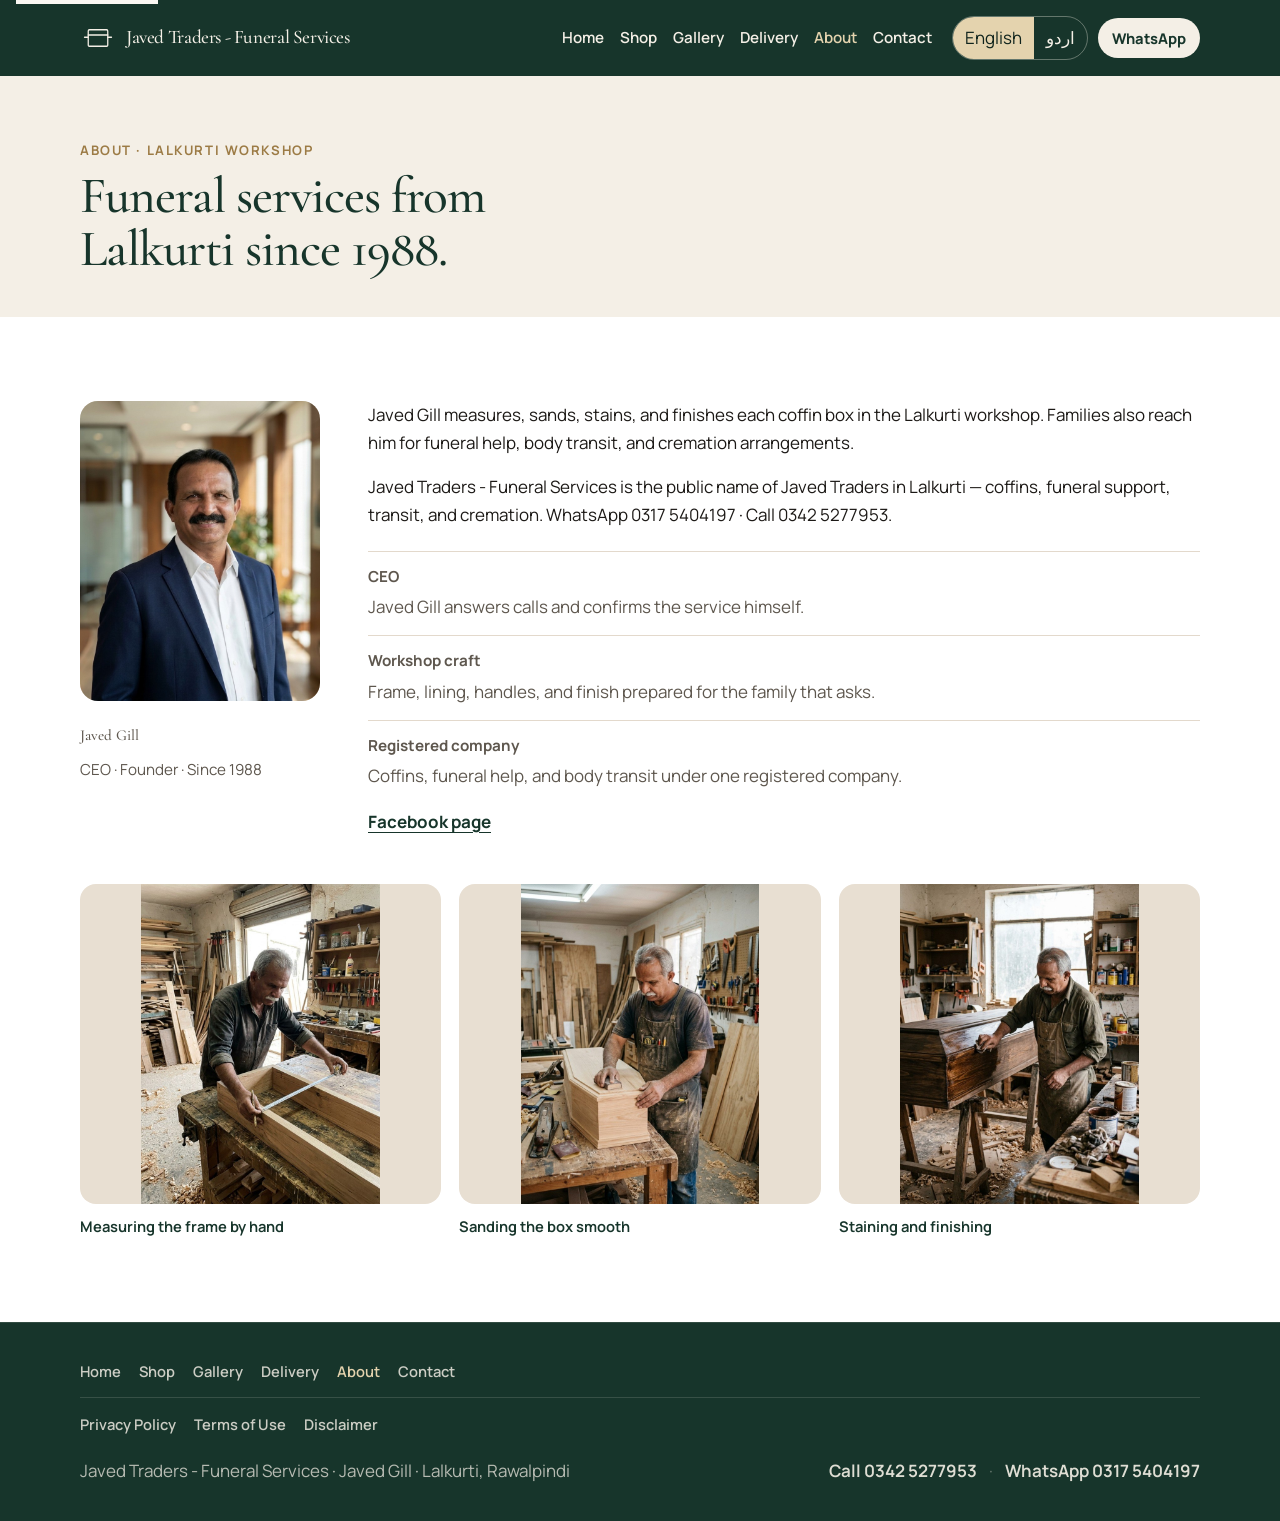
==== commit 7f598ecb: "Split call and WhatsApp numbers sitewide. Use 0342 5277953 for calls and keep 0317 5404197 for Whats" ====
--- a/about.html
+++ b/about.html
@@ -96,8 +96,8 @@
                 <span class="t-ur">جاوید گل لالکورٹی ورکشاپ میں ہر کوفن باکس ناپتے، صاف کرتے، رنگ اور فنش کرتے ہیں۔ گھرانے جنازہ مدد، باڈی ٹرانزٹ، اور کریمیشن کے لیے بھی ان سے رابطہ کرتے ہیں۔</span>
               </p>
               <p>
-                <span class="t-en">Javed Traders - Funeral Services is the public name of Javed Traders in Lalkurti — coffins, funeral support, transit, and cremation under one WhatsApp number.</span>
-                <span class="t-ur">جاوید ٹریڈرز - جنازہ خدمات، لالکورٹی میں جاوید ٹریڈرز کا عوامی نام ہے — کوفن، جنازہ سپورٹ، ٹرانزٹ، اور کریمیشن ایک ہی واٹس ایپ نمبر پر۔</span>
+                <span class="t-en">Javed Traders - Funeral Services is the public name of Javed Traders in Lalkurti — coffins, funeral support, transit, and cremation. WhatsApp 0317 5404197 · Call 0342 5277953.</span>
+                <span class="t-ur">جاوید ٹریڈرز - جنازہ خدمات، لالکورٹی میں جاوید ٹریڈرز کا عوامی نام ہے — کوفن، جنازہ سپورٹ، ٹرانزٹ، اور کریمیشن۔ واٹس ایپ 0317 5404197 · کال 0342 5277953۔</span>
               </p>
             </div>
             <ul class="about-points">
@@ -168,13 +168,17 @@
           <span class="t-en">Javed Traders - Funeral Services · Javed Gill · Lalkurti, Rawalpindi</span>
           <span class="t-ur">جاوید ٹریڈرز - جنازہ خدمات · جاوید گل · لالکورٹی، راولپنڈی</span>
         </p>
-        <p class="ltr">0317 5404197</p>
+                <p class="footer-phones ltr">
+          <a href="tel:+923425277953"><span class="t-en">Call</span><span class="t-ur">کال</span> 0342 5277953</a>
+          <span class="footer-phone-sep" aria-hidden="true">·</span>
+          <a class="js-wa" href="https://wa.me/923175404197" target="_blank" rel="noopener"><span class="t-en">WhatsApp</span><span class="t-ur">واٹس ایپ</span> 0317 5404197</a>
+        </p>
       </div>
     </div>
   </footer>
 
   <div class="dock">
-    <a href="tel:+923175404197"><span class="t-en">Call</span><span class="t-ur">کال</span></a>
+    <a href="tel:+923425277953"><span class="t-en">Call</span><span class="t-ur">کال</span></a>
     <a class="js-wa" href="https://wa.me/923175404197" target="_blank" rel="noopener"><span class="t-en">WhatsApp</span><span class="t-ur">واٹس ایپ</span></a>
   </div>
 
--- a/css/styles.css
+++ b/css/styles.css
@@ -1057,6 +1057,28 @@
   color: rgba(244, 239, 230, 0.72);
 }
 
+.footer-phones {
+  display: flex;
+  flex-wrap: wrap;
+  gap: 8px 12px;
+  align-items: center;
+  margin: 0;
+}
+
+.footer-phones a {
+  color: rgba(244, 239, 230, 0.9);
+  text-decoration: none;
+  font-weight: 650;
+}
+
+.footer-phones a:hover {
+  color: var(--brass-soft);
+}
+
+.footer-phone-sep {
+  opacity: 0.45;
+}
+
 .legal-prose {
   max-width: 68ch;
 }
